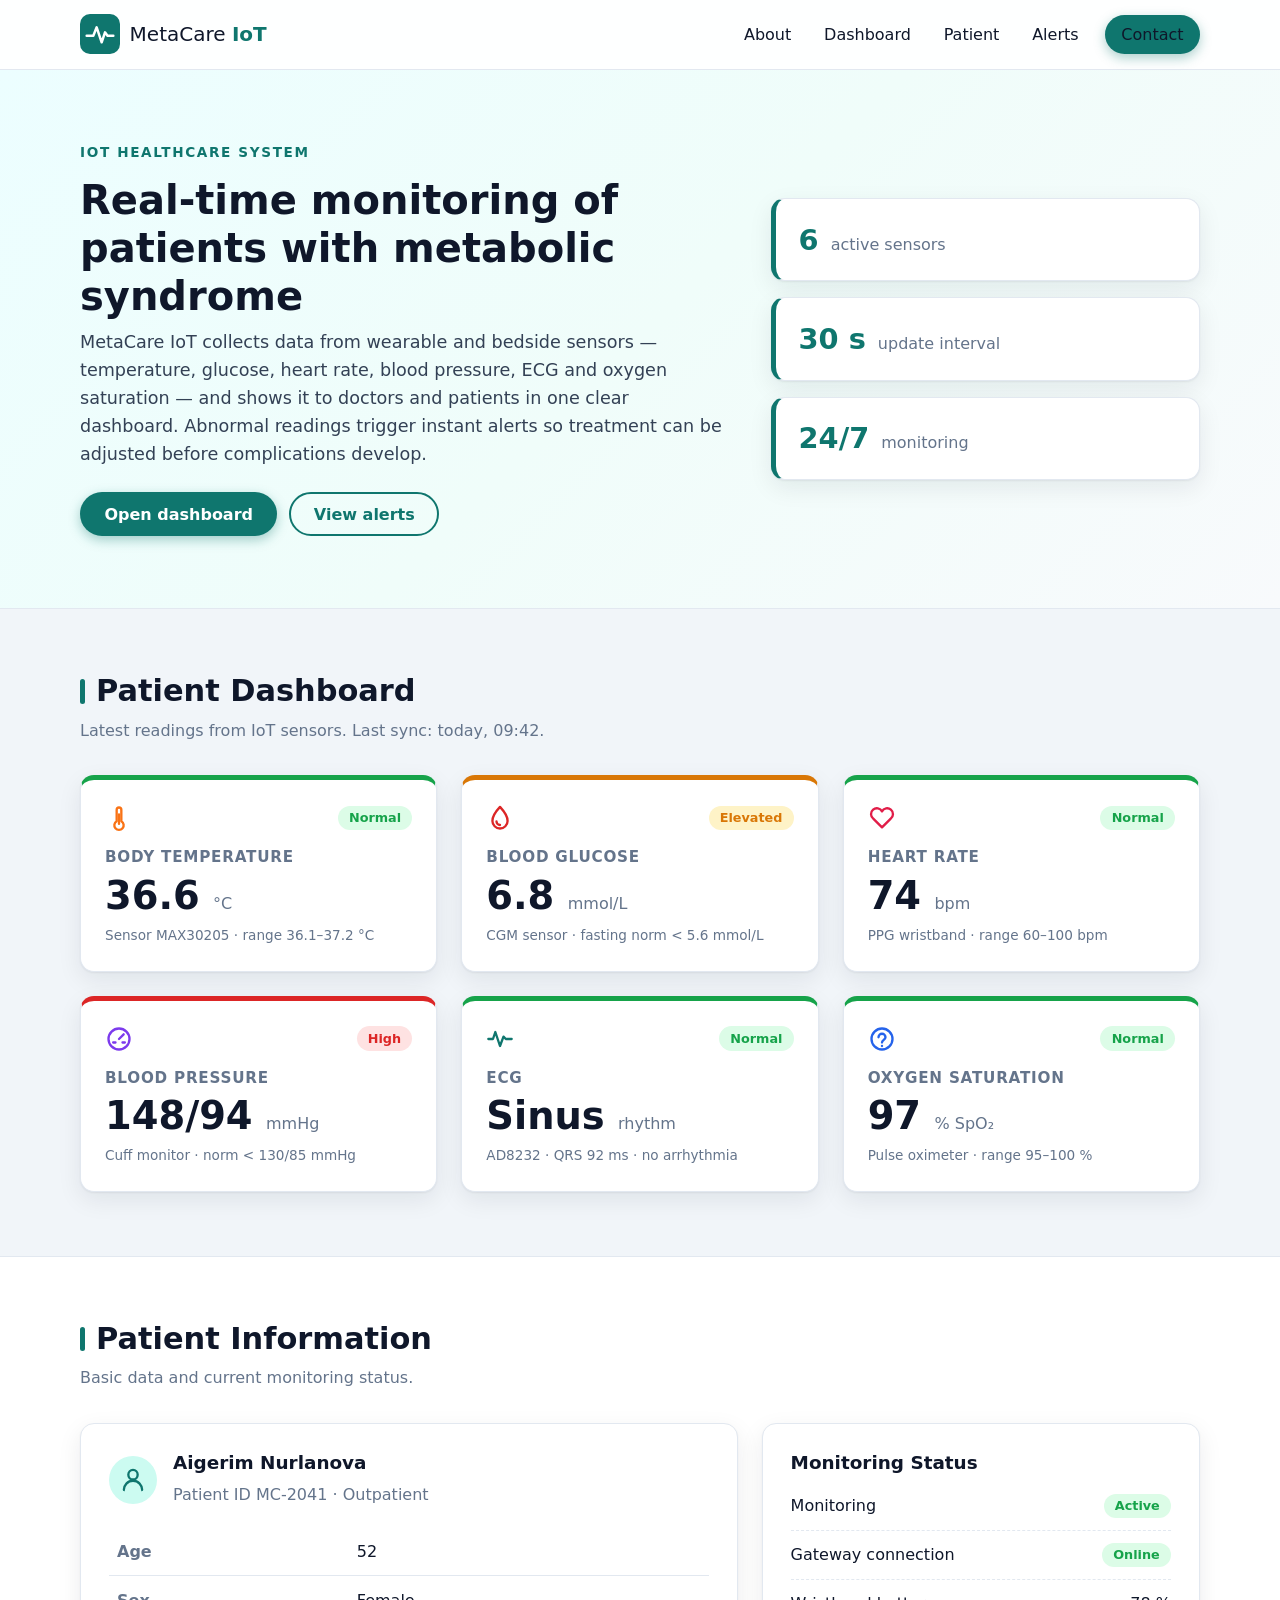
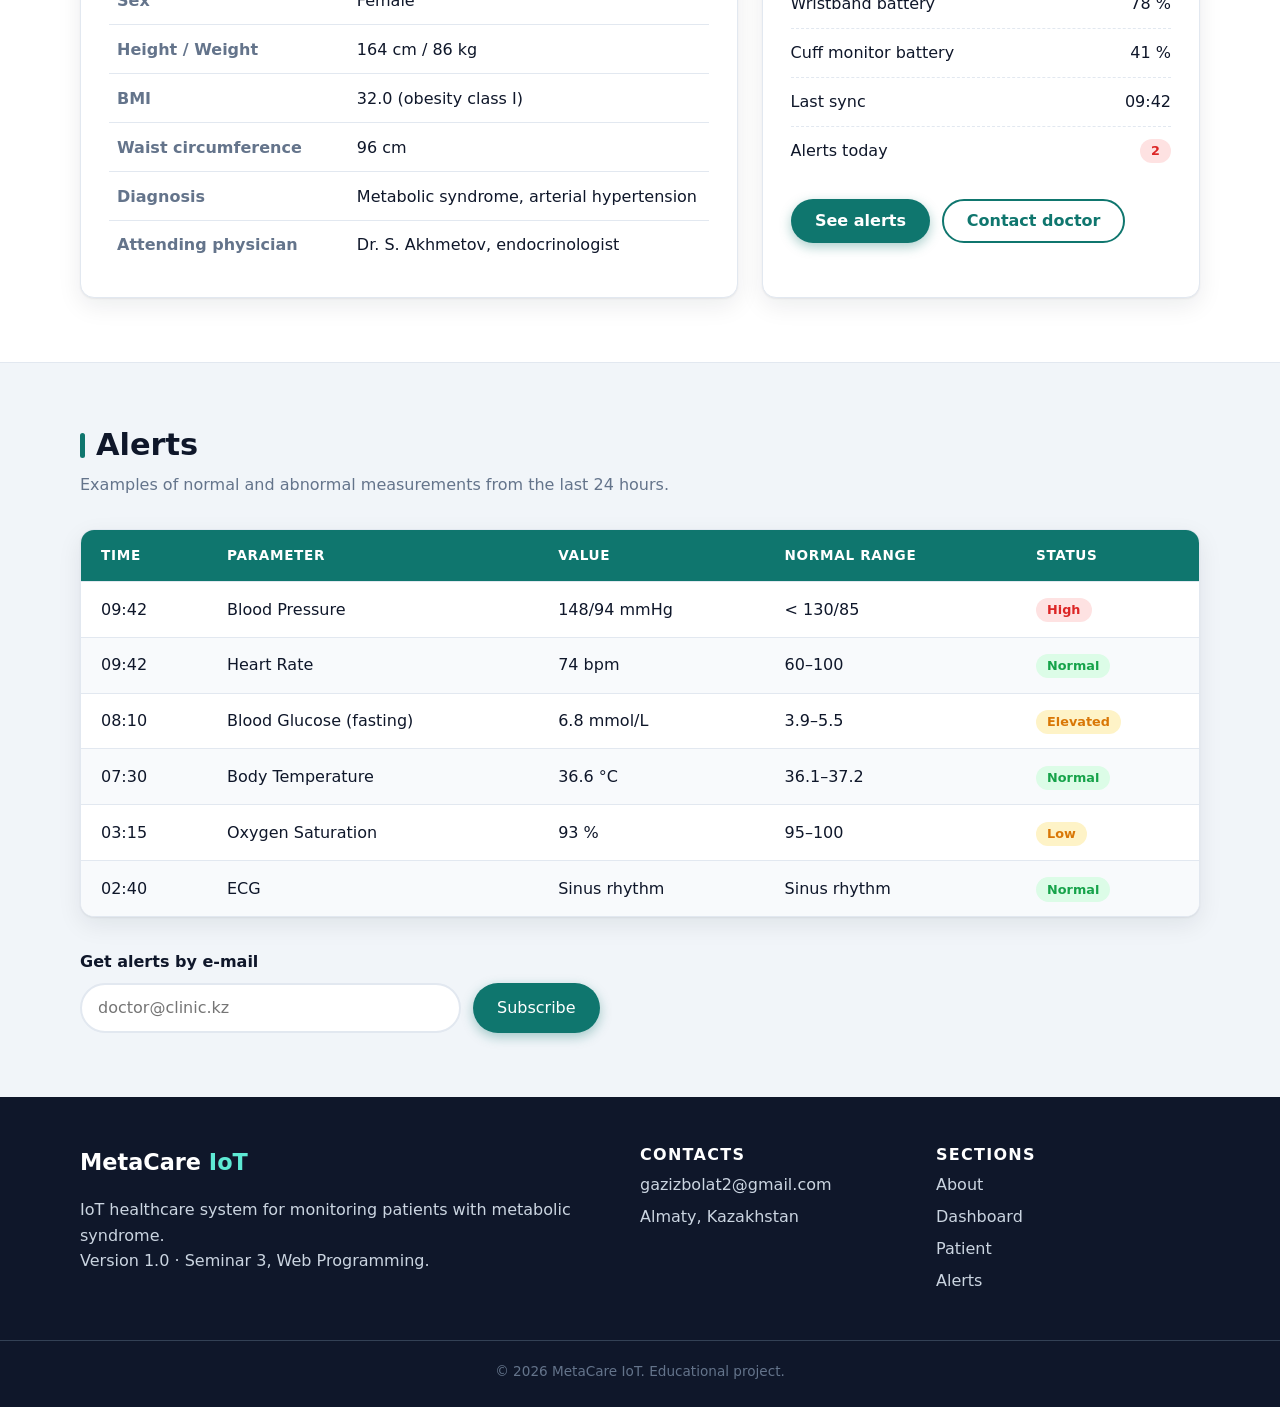
==== index.html @ bea1902c "Seminar 3: IoT healthcare monitoring dashboard (HTML + CSS) Co-Authored-By: Claude Opus 5 (1M contex" ====
<!DOCTYPE html>
<html lang="en">
<head>
  <meta charset="UTF-8">
  <meta name="viewport" content="width=device-width, initial-scale=1.0">
  <title>MetaCare IoT — Metabolic Syndrome Monitoring</title>
  <meta name="description" content="IoT healthcare dashboard for monitoring patients with metabolic syndrome.">
  <link rel="icon" href="images/logo.svg" type="image/svg+xml">
  <link rel="stylesheet" href="style.css">
</head>
<body>

  <header class="site-header" id="top">
    <div class="container header-inner">
      <a href="#top" class="brand">
        <img src="images/logo.svg" alt="MetaCare logo" class="brand-logo" width="40" height="40">
        <span>MetaCare <strong>IoT</strong></span>
      </a>
      <nav class="main-nav" aria-label="Main navigation">
        <ul>
          <li><a href="#intro">About</a></li>
          <li><a href="#dashboard">Dashboard</a></li>
          <li><a href="#patient">Patient</a></li>
          <li><a href="#alerts">Alerts</a></li>
          <li><a href="#contact" class="btn btn-primary">Contact</a></li>
        </ul>
      </nav>
    </div>
  </header>

  <main>

    <section id="intro" class="hero">
      <div class="container hero-inner">
        <div class="hero-text">
          <p class="eyebrow">IoT Healthcare System</p>
          <h1>Real-time monitoring of patients with metabolic syndrome</h1>
          <p class="lead">
            MetaCare IoT collects data from wearable and bedside sensors — temperature,
            glucose, heart rate, blood pressure, ECG and oxygen saturation — and shows it
            to doctors and patients in one clear dashboard. Abnormal readings trigger
            instant alerts so treatment can be adjusted before complications develop.
          </p>
          <div class="hero-actions">
            <a href="#dashboard" class="btn btn-primary">Open dashboard</a>
            <a href="#alerts" class="btn btn-outline">View alerts</a>
          </div>
        </div>
        <ul class="hero-stats">
          <li><span class="stat-value">6</span><span class="stat-label">active sensors</span></li>
          <li><span class="stat-value">30 s</span><span class="stat-label">update interval</span></li>
          <li><span class="stat-value">24/7</span><span class="stat-label">monitoring</span></li>
        </ul>
      </div>
    </section>

    <section id="dashboard" class="section">
      <div class="container">
        <div class="section-head">
          <h2>Patient Dashboard</h2>
          <p class="section-lead">Latest readings from IoT sensors. Last sync: today, 09:42.</p>
        </div>

        <div class="sensor-grid">
          <article class="sensor-card status-normal">
            <div class="sensor-top">
              <img src="images/thermometer.svg" alt="" class="sensor-icon" width="28" height="28">
              <span class="badge">Normal</span>
            </div>
            <h3 class="sensor-name">Body Temperature</h3>
            <p class="sensor-value">36.6 <span class="sensor-unit">°C</span></p>
            <p class="sensor-meta">Sensor MAX30205 · range 36.1–37.2 °C</p>
          </article>

          <article class="sensor-card status-warning">
            <div class="sensor-top">
              <img src="images/glucose.svg" alt="" class="sensor-icon" width="28" height="28">
              <span class="badge">Elevated</span>
            </div>
            <h3 class="sensor-name">Blood Glucose</h3>
            <p class="sensor-value">6.8 <span class="sensor-unit">mmol/L</span></p>
            <p class="sensor-meta">CGM sensor · fasting norm &lt; 5.6 mmol/L</p>
          </article>

          <article class="sensor-card status-normal">
            <div class="sensor-top">
              <img src="images/heart.svg" alt="" class="sensor-icon" width="28" height="28">
              <span class="badge">Normal</span>
            </div>
            <h3 class="sensor-name">Heart Rate</h3>
            <p class="sensor-value">74 <span class="sensor-unit">bpm</span></p>
            <p class="sensor-meta">PPG wristband · range 60–100 bpm</p>
          </article>

          <article class="sensor-card status-critical">
            <div class="sensor-top">
              <img src="images/pressure.svg" alt="" class="sensor-icon" width="28" height="28">
              <span class="badge">High</span>
            </div>
            <h3 class="sensor-name">Blood Pressure</h3>
            <p class="sensor-value">148/94 <span class="sensor-unit">mmHg</span></p>
            <p class="sensor-meta">Cuff monitor · norm &lt; 130/85 mmHg</p>
          </article>

          <article class="sensor-card status-normal">
            <div class="sensor-top">
              <img src="images/ecg.svg" alt="" class="sensor-icon" width="28" height="28">
              <span class="badge">Normal</span>
            </div>
            <h3 class="sensor-name">ECG</h3>
            <p class="sensor-value">Sinus <span class="sensor-unit">rhythm</span></p>
            <p class="sensor-meta">AD8232 · QRS 92 ms · no arrhythmia</p>
          </article>

          <article class="sensor-card status-normal">
            <div class="sensor-top">
              <img src="images/oxygen.svg" alt="" class="sensor-icon" width="28" height="28">
              <span class="badge">Normal</span>
            </div>
            <h3 class="sensor-name">Oxygen Saturation</h3>
            <p class="sensor-value">97 <span class="sensor-unit">% SpO₂</span></p>
            <p class="sensor-meta">Pulse oximeter · range 95–100 %</p>
          </article>
        </div>
      </div>
    </section>

    <section id="patient" class="section section-alt">
      <div class="container">
        <div class="section-head">
          <h2>Patient Information</h2>
          <p class="section-lead">Basic data and current monitoring status.</p>
        </div>

        <div class="patient-layout">
          <article class="card patient-card">
            <div class="patient-head">
              <img src="images/patient.svg" alt="" class="patient-avatar" width="48" height="48">
              <div>
                <h3>Aigerim Nurlanova</h3>
                <p class="muted">Patient ID MC-2041 · Outpatient</p>
              </div>
            </div>
            <table class="info-table">
              <tbody>
                <tr><th scope="row">Age</th><td>52</td></tr>
                <tr><th scope="row">Sex</th><td>Female</td></tr>
                <tr><th scope="row">Height / Weight</th><td>164 cm / 86 kg</td></tr>
                <tr><th scope="row">BMI</th><td>32.0 (obesity class I)</td></tr>
                <tr><th scope="row">Waist circumference</th><td>96 cm</td></tr>
                <tr><th scope="row">Diagnosis</th><td>Metabolic syndrome, arterial hypertension</td></tr>
                <tr><th scope="row">Attending physician</th><td>Dr. S. Akhmetov, endocrinologist</td></tr>
              </tbody>
            </table>
          </article>

          <article class="card status-card">
            <h3>Monitoring Status</h3>
            <ul class="status-list">
              <li><span>Monitoring</span><span class="badge badge-normal">Active</span></li>
              <li><span>Gateway connection</span><span class="badge badge-normal">Online</span></li>
              <li><span>Wristband battery</span><span>78 %</span></li>
              <li><span>Cuff monitor battery</span><span>41 %</span></li>
              <li><span>Last sync</span><span>09:42</span></li>
              <li><span>Alerts today</span><span class="badge badge-critical">2</span></li>
            </ul>
            <div class="card-actions">
              <a href="#alerts" class="btn btn-primary">See alerts</a>
              <a href="#contact" class="btn btn-outline">Contact doctor</a>
            </div>
          </article>
        </div>
      </div>
    </section>

    <section id="alerts" class="section">
      <div class="container">
        <div class="section-head">
          <h2>Alerts</h2>
          <p class="section-lead">Examples of normal and abnormal measurements from the last 24 hours.</p>
        </div>

        <div class="table-wrap">
          <table class="alert-table">
            <thead>
              <tr>
                <th scope="col">Time</th>
                <th scope="col">Parameter</th>
                <th scope="col">Value</th>
                <th scope="col">Normal range</th>
                <th scope="col">Status</th>
              </tr>
            </thead>
            <tbody>
              <tr>
                <td>09:42</td><td>Blood Pressure</td><td>148/94 mmHg</td><td>&lt; 130/85</td>
                <td><span class="badge badge-critical">High</span></td>
              </tr>
              <tr>
                <td>09:42</td><td>Heart Rate</td><td>74 bpm</td><td>60–100</td>
                <td><span class="badge badge-normal">Normal</span></td>
              </tr>
              <tr>
                <td>08:10</td><td>Blood Glucose (fasting)</td><td>6.8 mmol/L</td><td>3.9–5.5</td>
                <td><span class="badge badge-warning">Elevated</span></td>
              </tr>
              <tr>
                <td>07:30</td><td>Body Temperature</td><td>36.6 °C</td><td>36.1–37.2</td>
                <td><span class="badge badge-normal">Normal</span></td>
              </tr>
              <tr>
                <td>03:15</td><td>Oxygen Saturation</td><td>93 %</td><td>95–100</td>
                <td><span class="badge badge-warning">Low</span></td>
              </tr>
              <tr>
                <td>02:40</td><td>ECG</td><td>Sinus rhythm</td><td>Sinus rhythm</td>
                <td><span class="badge badge-normal">Normal</span></td>
              </tr>
            </tbody>
          </table>
        </div>

        <form class="alert-form" action="#" method="get">
          <label for="email">Get alerts by e-mail</label>
          <div class="form-row">
            <input type="email" id="email" name="email" placeholder="doctor@clinic.kz" required>
            <button type="submit" class="btn btn-primary">Subscribe</button>
          </div>
        </form>
      </div>
    </section>

  </main>

  <footer class="site-footer" id="contact">
    <div class="container footer-inner">
      <div>
        <p class="footer-brand">MetaCare <strong>IoT</strong></p>
        <p>IoT healthcare system for monitoring patients with metabolic syndrome.<br>Version 1.0 · Seminar 3, Web Programming.</p>
      </div>
      <div>
        <h3>Contacts</h3>
        <ul class="footer-links">
          <li><a href="mailto:gazizbolat2@gmail.com">gazizbolat2@gmail.com</a></li>
          <li>Almaty, Kazakhstan</li>
        </ul>
      </div>
      <div>
        <h3>Sections</h3>
        <ul class="footer-links">
          <li><a href="#intro">About</a></li>
          <li><a href="#dashboard">Dashboard</a></li>
          <li><a href="#patient">Patient</a></li>
          <li><a href="#alerts">Alerts</a></li>
        </ul>
      </div>
    </div>
    <p class="copyright">© 2026 MetaCare IoT. Educational project.</p>
  </footer>

</body>
</html>
---- style.css ----
/* ==========================================================================
   MetaCare IoT — dashboard styles
   Sections: variables, base, header, hero, dashboard cards, patient,
   alerts table & form, footer, media queries
   ========================================================================== */

/* ---------- Variables ---------- */
:root {
  --teal: #0f766e;
  --teal-dark: #115e59;
  --teal-light: #ccfbf1;
  --ink: #0f172a;
  --muted: #64748b;
  --line: #e2e8f0;
  --bg: #f1f5f9;
  --card: #ffffff;
  --green: #16a34a;
  --green-bg: #dcfce7;
  --amber: #d97706;
  --amber-bg: #fef3c7;
  --red: #dc2626;
  --red-bg: #fee2e2;
  --radius: 14px;
  --shadow: 0 1px 2px rgba(15, 23, 42, 0.06), 0 8px 24px rgba(15, 23, 42, 0.08);
  --shadow-hover: 0 4px 8px rgba(15, 23, 42, 0.08), 0 16px 40px rgba(15, 23, 42, 0.14);
}

/* ---------- Base ---------- */
* {
  box-sizing: border-box;
}

html {
  scroll-behavior: smooth;
}

body {
  margin: 0;
  font: 16px/1.6 "Segoe UI", system-ui, Roboto, sans-serif;
  color: var(--ink);
  background: var(--bg);
}

h1, h2, h3 {
  margin: 0 0 0.5rem;
  line-height: 1.2;
  font-weight: 700;
}

h1 { font-size: 2.5rem; }
h2 { font-size: 1.9rem; }
h3 { font-size: 1.15rem; }

p {
  margin: 0 0 1rem;
}

a {
  color: var(--teal);
  text-decoration: none;
  transition: color 0.2s ease;
}

a:hover {
  color: var(--teal-dark);
}

img {
  display: block;
  max-width: 100%;
}

ul {
  margin: 0;
  padding: 0;
  list-style: none;
}

.container {
  width: min(1120px, 100% - 2rem);
  margin: 0 auto;
}

.muted {
  color: var(--muted);
}

/* ---------- Buttons ---------- */
.btn {
  display: inline-block;
  padding: 0.65rem 1.4rem;
  border: 2px solid transparent;
  border-radius: 999px;
  font-weight: 600;
  line-height: 1.2;
  cursor: pointer;
  transition: background-color 0.2s ease, color 0.2s ease, transform 0.2s ease, box-shadow 0.2s ease;
}

.btn-primary {
  background: var(--teal);
  color: #fff;
  box-shadow: 0 4px 12px rgba(15, 118, 110, 0.35);
}

.btn-primary:hover,
.btn-primary:focus-visible {
  background: var(--teal-dark);
  color: #fff;
  transform: translateY(-2px);
  box-shadow: 0 8px 18px rgba(15, 118, 110, 0.4);
}

.btn-outline {
  border-color: var(--teal);
  color: var(--teal);
  background: transparent;
}

.btn-outline:hover,
.btn-outline:focus-visible {
  background: var(--teal-light);
  color: var(--teal-dark);
}

/* ---------- Header & navigation ---------- */
.site-header {
  position: sticky;
  top: 0;
  z-index: 10;
  background: rgba(255, 255, 255, 0.92);
  border-bottom: 1px solid var(--line);
  backdrop-filter: blur(8px);
}

.header-inner {
  display: flex;
  align-items: center;
  justify-content: space-between;
  gap: 1rem;
  padding: 0.85rem 0;
}

.brand {
  display: flex;
  align-items: center;
  gap: 0.6rem;
  font-size: 1.25rem;
  color: var(--ink);
}

.brand strong {
  color: var(--teal);
}

.main-nav ul {
  display: flex;
  align-items: center;
  gap: 0.25rem;
}

/* descendant selector: links inside the nav */
.main-nav a {
  display: inline-block;
  padding: 0.5rem 0.9rem;
  border-radius: 999px;
  color: var(--ink);
  font-weight: 500;
  transition: background-color 0.2s ease, color 0.2s ease;
}

.main-nav a:hover {
  background: var(--teal-light);
  color: var(--teal-dark);
}

.main-nav li:last-child a {
  margin-left: 0.5rem;
}

/* ---------- Hero / introduction ---------- */
#intro {
  background: linear-gradient(135deg, #ecfeff 0%, #f0fdfa 50%, #f8fafc 100%);
  border-bottom: 1px solid var(--line);
}

.hero-inner {
  display: grid;
  grid-template-columns: 3fr 2fr;
  align-items: center;
  gap: 3rem;
  padding: 4.5rem 0;
}

.eyebrow {
  margin-bottom: 0.75rem;
  color: var(--teal);
  font-size: 0.85rem;
  font-weight: 700;
  letter-spacing: 0.12em;
  text-transform: uppercase;
}

.lead {
  font-size: 1.1rem;
  color: #334155;
}

.hero-actions {
  display: flex;
  flex-wrap: wrap;
  gap: 0.75rem;
  margin-top: 1.5rem;
}

.hero-stats {
  display: grid;
  gap: 1rem;
}

.hero-stats li {
  display: flex;
  align-items: baseline;
  gap: 0.75rem;
  padding: 1.1rem 1.4rem;
  background: var(--card);
  border: 1px solid var(--line);
  border-left: 5px solid var(--teal);
  border-radius: var(--radius);
  box-shadow: var(--shadow);
}

.stat-value {
  font-size: 1.8rem;
  font-weight: 800;
  color: var(--teal);
}

.stat-label {
  color: var(--muted);
}

/* ---------- Sections ---------- */
.section {
  padding: 4rem 0;
}

.section-alt {
  background: #fff;
  border-top: 1px solid var(--line);
  border-bottom: 1px solid var(--line);
}

.section-head {
  margin-bottom: 2rem;
}

.section-head h2 {
  position: relative;
  padding-left: 1rem;
}

.section-head h2::before {
  content: "";
  position: absolute;
  inset: 0.2em auto 0.2em 0;
  width: 5px;
  border-radius: 3px;
  background: var(--teal);
}

.section-lead {
  color: var(--muted);
  margin: 0;
}

/* ---------- Dashboard: sensor cards ---------- */
.sensor-grid {
  display: grid;
  grid-template-columns: repeat(3, 1fr);
  gap: 1.5rem;
}

.sensor-card {
  padding: 1.5rem;
  background: var(--card);
  border: 1px solid var(--line);
  border-top: 5px solid var(--green);
  border-radius: var(--radius);
  box-shadow: var(--shadow);
  transition: transform 0.25s ease, box-shadow 0.25s ease;
}

.sensor-card:hover {
  transform: translateY(-6px);
  box-shadow: var(--shadow-hover);
}

.sensor-top {
  display: flex;
  align-items: center;
  justify-content: space-between;
  margin-bottom: 1rem;
}

.sensor-icon {
  width: 28px;
  height: 28px;
}

.sensor-name {
  color: var(--muted);
  font-size: 0.95rem;
  font-weight: 600;
  text-transform: uppercase;
  letter-spacing: 0.05em;
}

.sensor-value {
  margin: 0.25rem 0 0.5rem;
  font-size: 2.4rem;
  font-weight: 800;
  line-height: 1.1;
}

.sensor-unit {
  font-size: 1rem;
  font-weight: 500;
  color: var(--muted);
}

.sensor-meta {
  margin: 0;
  font-size: 0.85rem;
  color: var(--muted);
}

/* status colours: the card border and its badge follow the status class */
.status-warning { border-top-color: var(--amber); }
.status-critical { border-top-color: var(--red); }

.status-normal .badge { background: var(--green-bg); color: var(--green); }
.status-warning .badge { background: var(--amber-bg); color: var(--amber); }
.status-critical .badge { background: var(--red-bg); color: var(--red); }

/* ---------- Badges ---------- */
.badge {
  display: inline-block;
  padding: 0.2rem 0.7rem;
  border-radius: 999px;
  font-size: 0.8rem;
  font-weight: 700;
  line-height: 1.4;
  white-space: nowrap;
}

.badge-normal { background: var(--green-bg); color: var(--green); }
.badge-warning { background: var(--amber-bg); color: var(--amber); }
.badge-critical { background: var(--red-bg); color: var(--red); }

/* ---------- Patient information ---------- */
.patient-layout {
  display: grid;
  grid-template-columns: 3fr 2fr;
  gap: 1.5rem;
}

.card {
  padding: 1.75rem;
  background: var(--card);
  border: 1px solid var(--line);
  border-radius: var(--radius);
  box-shadow: var(--shadow);
}

.patient-head {
  display: flex;
  align-items: center;
  gap: 1rem;
  margin-bottom: 1.25rem;
}

.patient-head p {
  margin: 0;
}

.patient-avatar {
  padding: 0.6rem;
  background: var(--teal-light);
  border-radius: 50%;
}

.info-table {
  width: 100%;
  border-collapse: collapse;
}

.info-table th,
.info-table td {
  padding: 0.7rem 0.5rem;
  border-bottom: 1px solid var(--line);
  text-align: left;
  vertical-align: top;
}

.info-table th {
  width: 40%;
  font-weight: 600;
  color: var(--muted);
}

.info-table tr:last-child th,
.info-table tr:last-child td {
  border-bottom: 0;
}

.status-list li {
  display: flex;
  justify-content: space-between;
  align-items: center;
  padding: 0.7rem 0;
  border-bottom: 1px dashed var(--line);
}

.status-list li:last-child {
  border-bottom: 0;
}

.card-actions {
  display: flex;
  flex-wrap: wrap;
  gap: 0.75rem;
  margin-top: 1.5rem;
}

/* ---------- Alerts: table ---------- */
.table-wrap {
  overflow-x: auto;
  background: var(--card);
  border: 1px solid var(--line);
  border-radius: var(--radius);
  box-shadow: var(--shadow);
}

.alert-table {
  width: 100%;
  border-collapse: collapse;
}

.alert-table th,
.alert-table td {
  padding: 0.9rem 1.25rem;
  text-align: left;
  white-space: nowrap;
}

.alert-table thead th {
  background: var(--teal);
  color: #fff;
  font-size: 0.85rem;
  text-transform: uppercase;
  letter-spacing: 0.05em;
}

.alert-table tbody tr {
  border-top: 1px solid var(--line);
  transition: background-color 0.2s ease;
}

.alert-table tbody tr:nth-child(even) {
  background: #f8fafc;
}

.alert-table tbody tr:hover {
  background: var(--teal-light);
}

/* ---------- Alerts: subscribe form ---------- */
.alert-form {
  max-width: 520px;
  margin-top: 2rem;
}

.alert-form label {
  display: block;
  margin-bottom: 0.5rem;
  font-weight: 600;
}

.form-row {
  display: flex;
  gap: 0.75rem;
}

.alert-form input {
  flex: 1;
  min-width: 0;
  padding: 0.65rem 1rem;
  font: inherit;
  border: 2px solid var(--line);
  border-radius: 999px;
  background: #fff;
  transition: border-color 0.2s ease, box-shadow 0.2s ease;
}

.alert-form input:focus {
  outline: none;
  border-color: var(--teal);
  box-shadow: 0 0 0 4px rgba(15, 118, 110, 0.15);
}

.alert-form button {
  font: inherit;
}

/* ---------- Footer ---------- */
.site-footer {
  padding: 3rem 0 1.5rem;
  background: var(--ink);
  color: #cbd5e1;
}

.footer-inner {
  display: grid;
  grid-template-columns: 2fr 1fr 1fr;
  gap: 2rem;
}

.site-footer h3 {
  color: #fff;
  font-size: 1rem;
  text-transform: uppercase;
  letter-spacing: 0.08em;
}

.footer-brand {
  font-size: 1.4rem;
  font-weight: 700;
  color: #fff;
}

.footer-brand strong {
  color: #5eead4;
}

.footer-links li {
  margin-bottom: 0.4rem;
}

.footer-links a {
  color: #cbd5e1;
  border-bottom: 1px solid transparent;
  transition: color 0.2s ease, border-color 0.2s ease;
}

.footer-links a:hover {
  color: #5eead4;
  border-color: #5eead4;
}

.copyright {
  margin: 2.5rem 0 0;
  padding-top: 1.25rem;
  border-top: 1px solid #334155;
  text-align: center;
  font-size: 0.85rem;
  color: var(--muted);
}

/* ---------- Media queries ---------- */
@media (max-width: 900px) {
  .sensor-grid {
    grid-template-columns: repeat(2, 1fr);
  }

  .hero-inner,
  .patient-layout {
    grid-template-columns: 1fr;
  }

  .hero-stats {
    grid-template-columns: repeat(3, 1fr);
  }

  .hero-stats li {
    flex-direction: column;
    gap: 0;
  }
}

@media (max-width: 640px) {
  h1 { font-size: 1.9rem; }
  h2 { font-size: 1.5rem; }

  .header-inner {
    flex-direction: column;
    align-items: flex-start;
  }

  .main-nav ul {
    flex-wrap: wrap;
  }

  .main-nav li:last-child a {
    margin-left: 0;
  }

  .hero-inner {
    padding: 2.5rem 0;
  }

  .hero-stats {
    grid-template-columns: 1fr;
  }

  .section {
    padding: 2.5rem 0;
  }

  .sensor-grid {
    grid-template-columns: 1fr;
  }

  .form-row {
    flex-direction: column;
  }

  .footer-inner {
    grid-template-columns: 1fr;
  }
}
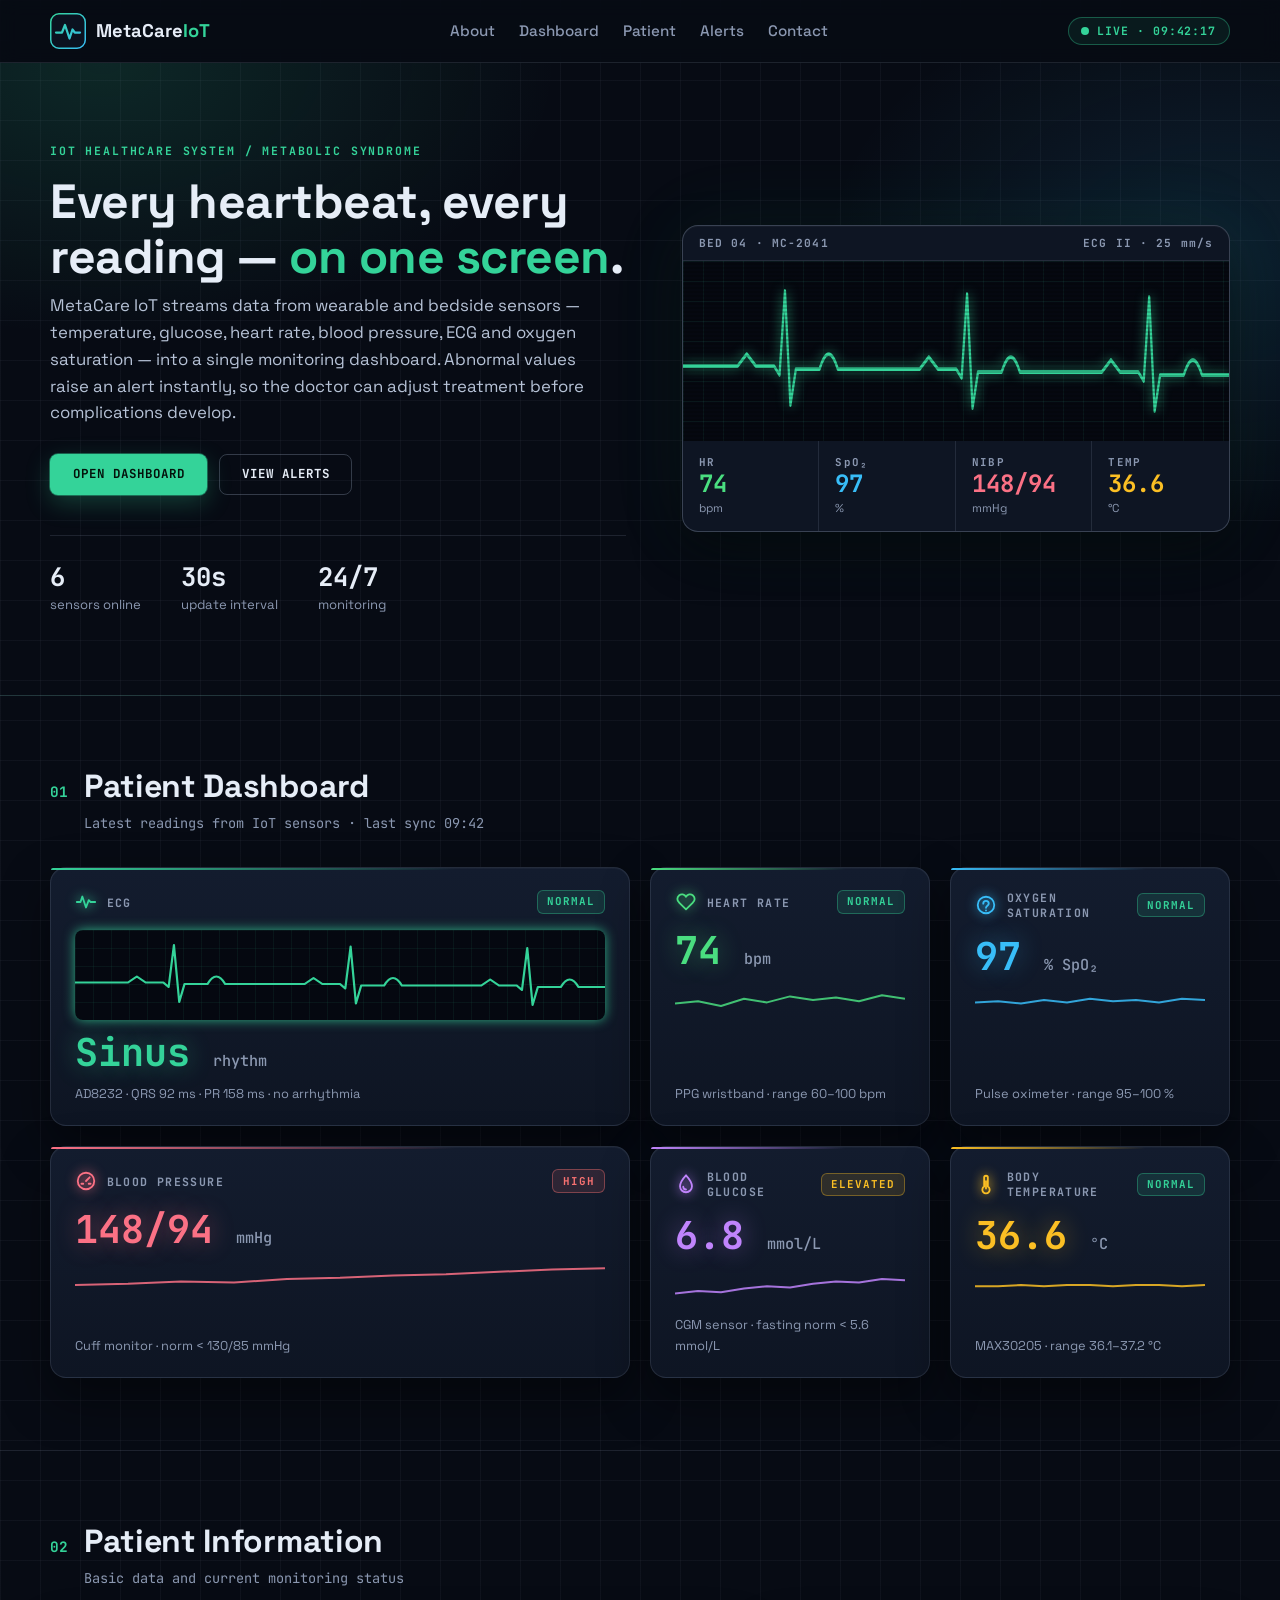
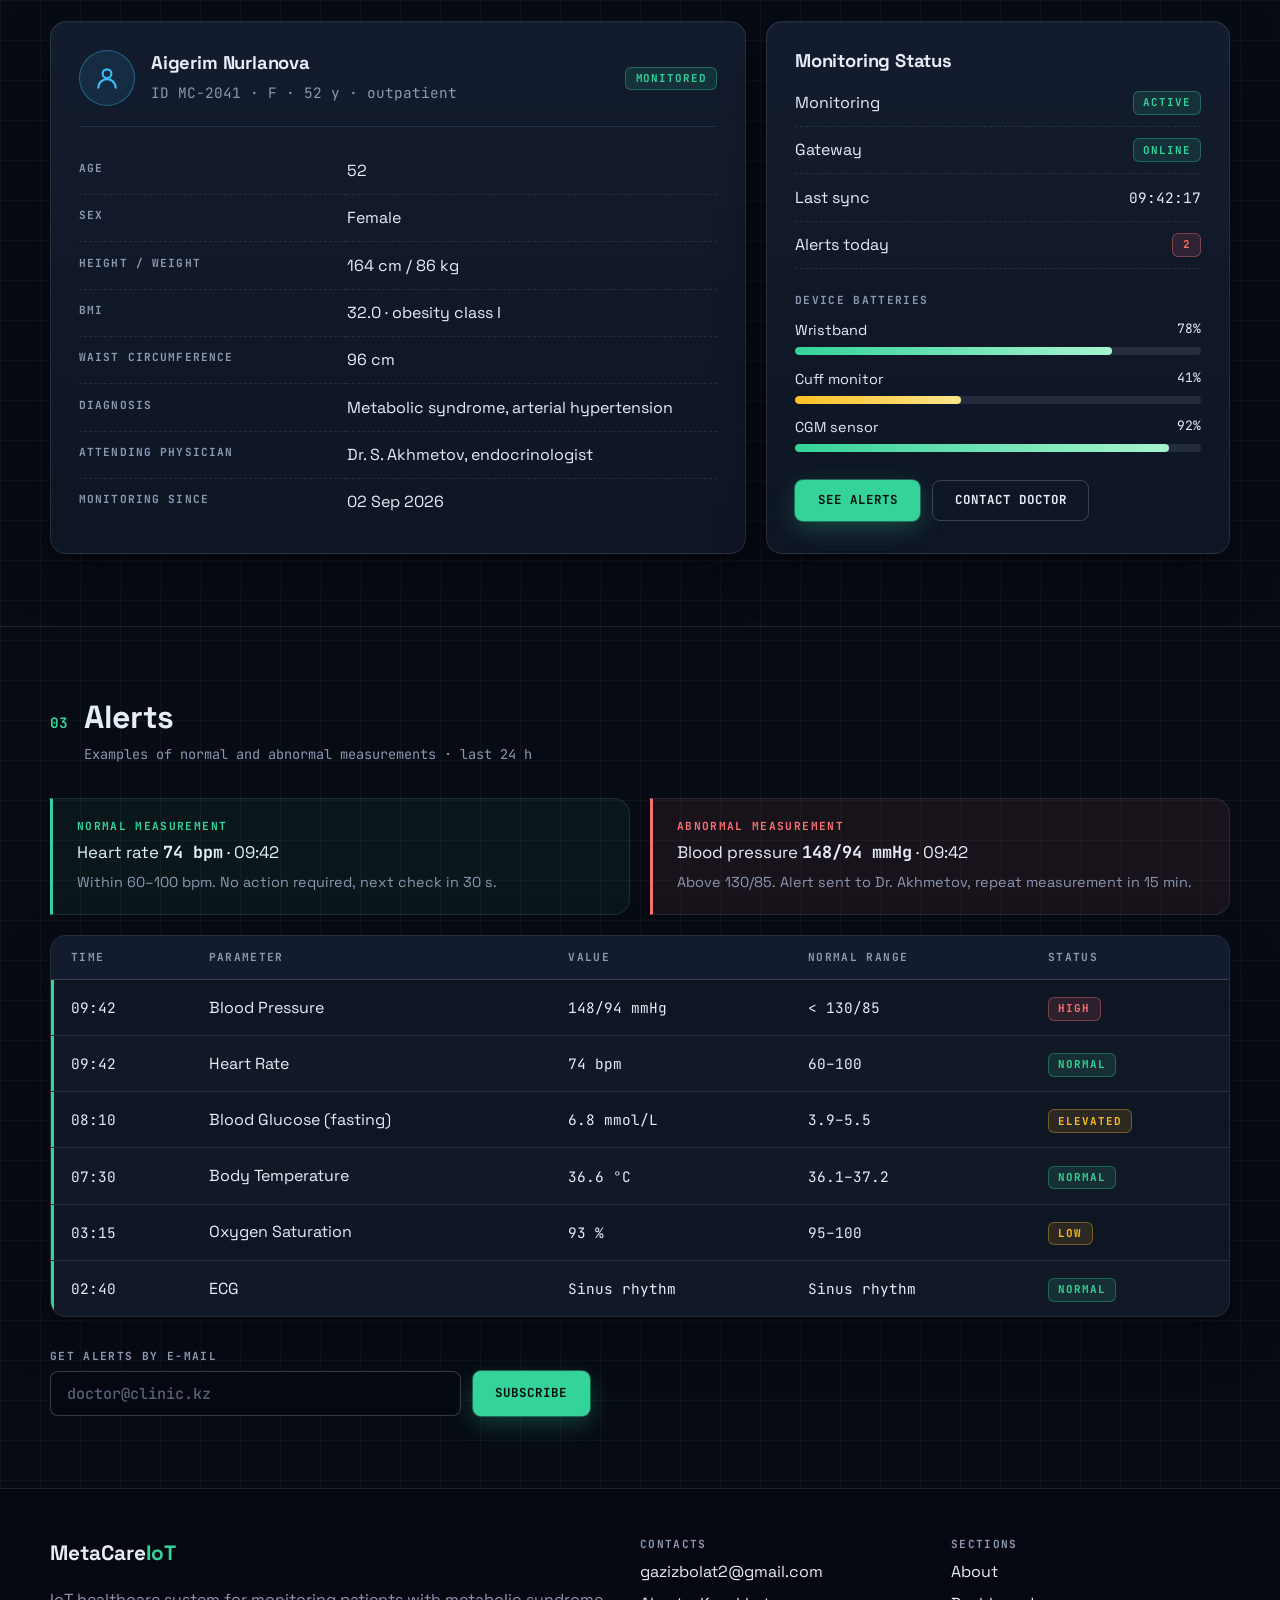
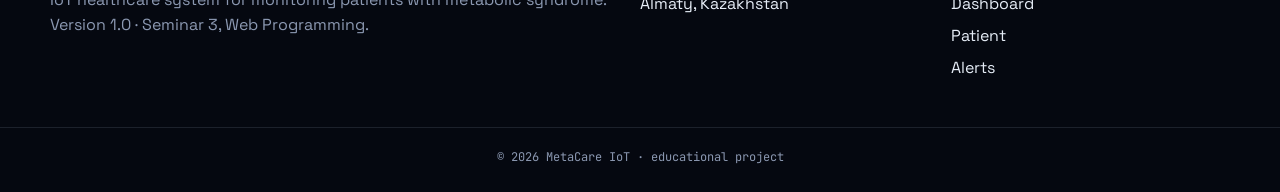
==== commit ed84b7dc: "Redesign: bedside-monitor look with live ECG trace, bento grid, mono readouts Co-Authored-By: Claude" ====
--- a/index.html
+++ b/index.html
@@ -6,6 +6,9 @@
   <title>MetaCare IoT — Metabolic Syndrome Monitoring</title>
   <meta name="description" content="IoT healthcare dashboard for monitoring patients with metabolic syndrome.">
   <link rel="icon" href="images/logo.svg" type="image/svg+xml">
+  <link rel="preconnect" href="https://fonts.googleapis.com">
+  <link rel="preconnect" href="https://fonts.gstatic.com" crossorigin>
+  <link href="https://fonts.googleapis.com/css2?family=JetBrains+Mono:wght@500;700&family=Space+Grotesk:wght@400;500;700&display=swap" rel="stylesheet">
   <link rel="stylesheet" href="style.css">
 </head>
 <body>
@@ -13,8 +16,8 @@
   <header class="site-header" id="top">
     <div class="container header-inner">
       <a href="#top" class="brand">
-        <img src="images/logo.svg" alt="MetaCare logo" class="brand-logo" width="40" height="40">
-        <span>MetaCare <strong>IoT</strong></span>
+        <img src="images/logo.svg" alt="MetaCare logo" class="brand-logo" width="36" height="36">
+        <span>MetaCare<em>IoT</em></span>
       </a>
       <nav class="main-nav" aria-label="Main navigation">
         <ul>
@@ -22,9 +25,10 @@
           <li><a href="#dashboard">Dashboard</a></li>
           <li><a href="#patient">Patient</a></li>
           <li><a href="#alerts">Alerts</a></li>
-          <li><a href="#contact" class="btn btn-primary">Contact</a></li>
+          <li><a href="#contact">Contact</a></li>
         </ul>
       </nav>
+      <p class="live-pill"><span class="live-dot"></span>LIVE · 09:42:17</p>
     </div>
   </header>
 
@@ -33,140 +37,193 @@
     <section id="intro" class="hero">
       <div class="container hero-inner">
         <div class="hero-text">
-          <p class="eyebrow">IoT Healthcare System</p>
-          <h1>Real-time monitoring of patients with metabolic syndrome</h1>
+          <p class="eyebrow">IoT healthcare system / metabolic syndrome</p>
+          <h1>Every heartbeat, every reading — <span class="accent">on one screen</span>.</h1>
           <p class="lead">
-            MetaCare IoT collects data from wearable and bedside sensors — temperature,
-            glucose, heart rate, blood pressure, ECG and oxygen saturation — and shows it
-            to doctors and patients in one clear dashboard. Abnormal readings trigger
-            instant alerts so treatment can be adjusted before complications develop.
+            MetaCare IoT streams data from wearable and bedside sensors — temperature,
+            glucose, heart rate, blood pressure, ECG and oxygen saturation — into a single
+            monitoring dashboard. Abnormal values raise an alert instantly, so the doctor
+            can adjust treatment before complications develop.
           </p>
           <div class="hero-actions">
             <a href="#dashboard" class="btn btn-primary">Open dashboard</a>
-            <a href="#alerts" class="btn btn-outline">View alerts</a>
+            <a href="#alerts" class="btn btn-ghost">View alerts</a>
           </div>
-        </div>
-        <ul class="hero-stats">
-          <li><span class="stat-value">6</span><span class="stat-label">active sensors</span></li>
-          <li><span class="stat-value">30 s</span><span class="stat-label">update interval</span></li>
-          <li><span class="stat-value">24/7</span><span class="stat-label">monitoring</span></li>
-        </ul>
+          <ul class="hero-stats">
+            <li><span class="stat-value">6</span><span class="stat-label">sensors online</span></li>
+            <li><span class="stat-value">30s</span><span class="stat-label">update interval</span></li>
+            <li><span class="stat-value">24/7</span><span class="stat-label">monitoring</span></li>
+          </ul>
+        </div>
+
+        <div class="monitor">
+          <div class="monitor-bar">
+            <span>BED 04 · MC-2041</span>
+            <span>ECG II · 25 mm/s</span>
+          </div>
+          <div class="monitor-screen">
+            <svg class="ecg-trace" viewBox="0 0 600 120" preserveAspectRatio="none" aria-hidden="true">
+              <path pathLength="1000" d="M0 70 h60 l10 -8 l10 8 h20 l6 6 l6 -56 l6 76 l6 -24 h26 q10 -20 20 0 h30 h60 l10 -8 l10 8 h20 l6 6 l6 -56 l6 76 l6 -24 h26 q10 -20 20 0 h30 h60 l10 -8 l10 8 h20 l6 6 l6 -56 l6 76 l6 -24 h26 q10 -20 20 0 h30"/>
+            </svg>
+          </div>
+          <ul class="monitor-readouts">
+            <li class="readout readout-hr"><span class="readout-label">HR</span><span class="readout-value">74</span><span class="readout-unit">bpm</span></li>
+            <li class="readout readout-spo2"><span class="readout-label">SpO₂</span><span class="readout-value">97</span><span class="readout-unit">%</span></li>
+            <li class="readout readout-bp"><span class="readout-label">NIBP</span><span class="readout-value">148/94</span><span class="readout-unit">mmHg</span></li>
+            <li class="readout readout-temp"><span class="readout-label">TEMP</span><span class="readout-value">36.6</span><span class="readout-unit">°C</span></li>
+          </ul>
+        </div>
       </div>
     </section>
 
     <section id="dashboard" class="section">
       <div class="container">
         <div class="section-head">
+          <p class="section-index">01</p>
           <h2>Patient Dashboard</h2>
-          <p class="section-lead">Latest readings from IoT sensors. Last sync: today, 09:42.</p>
+          <p class="section-lead">Latest readings from IoT sensors · last sync 09:42</p>
         </div>
 
         <div class="sensor-grid">
-          <article class="sensor-card status-normal">
-            <div class="sensor-top">
-              <img src="images/thermometer.svg" alt="" class="sensor-icon" width="28" height="28">
+          <article class="sensor-card card-ecg status-normal">
+            <div class="sensor-top">
+              <img src="images/ecg.svg" alt="" class="sensor-icon" width="22" height="22">
+              <h3 class="sensor-name">ECG</h3>
               <span class="badge">Normal</span>
             </div>
-            <h3 class="sensor-name">Body Temperature</h3>
+            <svg class="ecg-mini" viewBox="0 0 600 120" preserveAspectRatio="none" aria-hidden="true">
+              <path pathLength="1000" d="M0 70 h60 l10 -8 l10 8 h20 l6 6 l6 -56 l6 76 l6 -24 h26 q10 -20 20 0 h30 h60 l10 -8 l10 8 h20 l6 6 l6 -56 l6 76 l6 -24 h26 q10 -20 20 0 h30 h60 l10 -8 l10 8 h20 l6 6 l6 -56 l6 76 l6 -24 h26 q10 -20 20 0 h30"/>
+            </svg>
+            <p class="sensor-value">Sinus <span class="sensor-unit">rhythm</span></p>
+            <p class="sensor-meta">AD8232 · QRS 92 ms · PR 158 ms · no arrhythmia</p>
+          </article>
+
+          <article class="sensor-card card-hr status-normal">
+            <div class="sensor-top">
+              <img src="images/heart.svg" alt="" class="sensor-icon" width="22" height="22">
+              <h3 class="sensor-name">Heart Rate</h3>
+              <span class="badge">Normal</span>
+            </div>
+            <p class="sensor-value">74 <span class="sensor-unit">bpm</span></p>
+            <svg class="sparkline" viewBox="0 0 100 30" preserveAspectRatio="none" aria-hidden="true">
+              <polyline vector-effect="non-scaling-stroke" points="0,18 10,16 20,20 30,14 40,17 50,12 60,15 70,13 80,16 90,11 100,14"/>
+            </svg>
+            <p class="sensor-meta">PPG wristband · range 60–100 bpm</p>
+          </article>
+
+          <article class="sensor-card card-spo2 status-normal">
+            <div class="sensor-top">
+              <img src="images/oxygen.svg" alt="" class="sensor-icon" width="22" height="22">
+              <h3 class="sensor-name">Oxygen Saturation</h3>
+              <span class="badge">Normal</span>
+            </div>
+            <p class="sensor-value">97 <span class="sensor-unit">% SpO₂</span></p>
+            <svg class="sparkline" viewBox="0 0 100 30" preserveAspectRatio="none" aria-hidden="true">
+              <polyline vector-effect="non-scaling-stroke" points="0,12 10,11 20,13 30,10 40,12 50,9 60,11 70,10 80,12 90,9 100,10"/>
+            </svg>
+            <p class="sensor-meta">Pulse oximeter · range 95–100 %</p>
+          </article>
+
+          <article class="sensor-card card-bp status-critical">
+            <div class="sensor-top">
+              <img src="images/pressure.svg" alt="" class="sensor-icon" width="22" height="22">
+              <h3 class="sensor-name">Blood Pressure</h3>
+              <span class="badge">High</span>
+            </div>
+            <p class="sensor-value">148/94 <span class="sensor-unit">mmHg</span></p>
+            <svg class="sparkline" viewBox="0 0 100 30" preserveAspectRatio="none" aria-hidden="true">
+              <polyline vector-effect="non-scaling-stroke" points="0,20 10,19 20,17 30,18 40,15 50,14 60,12 70,11 80,9 90,7 100,6"/>
+            </svg>
+            <p class="sensor-meta">Cuff monitor · norm &lt; 130/85 mmHg</p>
+          </article>
+
+          <article class="sensor-card card-glu status-warning">
+            <div class="sensor-top">
+              <img src="images/glucose.svg" alt="" class="sensor-icon" width="22" height="22">
+              <h3 class="sensor-name">Blood Glucose</h3>
+              <span class="badge">Elevated</span>
+            </div>
+            <p class="sensor-value">6.8 <span class="sensor-unit">mmol/L</span></p>
+            <svg class="sparkline" viewBox="0 0 100 30" preserveAspectRatio="none" aria-hidden="true">
+              <polyline vector-effect="non-scaling-stroke" points="0,22 10,20 20,21 30,18 40,16 50,17 60,14 70,12 80,13 90,10 100,11"/>
+            </svg>
+            <p class="sensor-meta">CGM sensor · fasting norm &lt; 5.6 mmol/L</p>
+          </article>
+
+          <article class="sensor-card card-temp status-normal">
+            <div class="sensor-top">
+              <img src="images/thermometer.svg" alt="" class="sensor-icon" width="22" height="22">
+              <h3 class="sensor-name">Body Temperature</h3>
+              <span class="badge">Normal</span>
+            </div>
             <p class="sensor-value">36.6 <span class="sensor-unit">°C</span></p>
-            <p class="sensor-meta">Sensor MAX30205 · range 36.1–37.2 °C</p>
-          </article>
-
-          <article class="sensor-card status-warning">
-            <div class="sensor-top">
-              <img src="images/glucose.svg" alt="" class="sensor-icon" width="28" height="28">
-              <span class="badge">Elevated</span>
-            </div>
-            <h3 class="sensor-name">Blood Glucose</h3>
-            <p class="sensor-value">6.8 <span class="sensor-unit">mmol/L</span></p>
-            <p class="sensor-meta">CGM sensor · fasting norm &lt; 5.6 mmol/L</p>
-          </article>
-
-          <article class="sensor-card status-normal">
-            <div class="sensor-top">
-              <img src="images/heart.svg" alt="" class="sensor-icon" width="28" height="28">
-              <span class="badge">Normal</span>
-            </div>
-            <h3 class="sensor-name">Heart Rate</h3>
-            <p class="sensor-value">74 <span class="sensor-unit">bpm</span></p>
-            <p class="sensor-meta">PPG wristband · range 60–100 bpm</p>
-          </article>
-
-          <article class="sensor-card status-critical">
-            <div class="sensor-top">
-              <img src="images/pressure.svg" alt="" class="sensor-icon" width="28" height="28">
-              <span class="badge">High</span>
-            </div>
-            <h3 class="sensor-name">Blood Pressure</h3>
-            <p class="sensor-value">148/94 <span class="sensor-unit">mmHg</span></p>
-            <p class="sensor-meta">Cuff monitor · norm &lt; 130/85 mmHg</p>
-          </article>
-
-          <article class="sensor-card status-normal">
-            <div class="sensor-top">
-              <img src="images/ecg.svg" alt="" class="sensor-icon" width="28" height="28">
-              <span class="badge">Normal</span>
-            </div>
-            <h3 class="sensor-name">ECG</h3>
-            <p class="sensor-value">Sinus <span class="sensor-unit">rhythm</span></p>
-            <p class="sensor-meta">AD8232 · QRS 92 ms · no arrhythmia</p>
-          </article>
-
-          <article class="sensor-card status-normal">
-            <div class="sensor-top">
-              <img src="images/oxygen.svg" alt="" class="sensor-icon" width="28" height="28">
-              <span class="badge">Normal</span>
-            </div>
-            <h3 class="sensor-name">Oxygen Saturation</h3>
-            <p class="sensor-value">97 <span class="sensor-unit">% SpO₂</span></p>
-            <p class="sensor-meta">Pulse oximeter · range 95–100 %</p>
+            <svg class="sparkline" viewBox="0 0 100 30" preserveAspectRatio="none" aria-hidden="true">
+              <polyline vector-effect="non-scaling-stroke" points="0,16 10,16 20,15 30,16 40,15 50,15 60,16 70,15 80,15 90,16 100,15"/>
+            </svg>
+            <p class="sensor-meta">MAX30205 · range 36.1–37.2 °C</p>
           </article>
         </div>
       </div>
     </section>
 
-    <section id="patient" class="section section-alt">
+    <section id="patient" class="section">
       <div class="container">
         <div class="section-head">
+          <p class="section-index">02</p>
           <h2>Patient Information</h2>
-          <p class="section-lead">Basic data and current monitoring status.</p>
+          <p class="section-lead">Basic data and current monitoring status</p>
         </div>
 
         <div class="patient-layout">
-          <article class="card patient-card">
+          <article class="panel patient-card">
             <div class="patient-head">
-              <img src="images/patient.svg" alt="" class="patient-avatar" width="48" height="48">
+              <span class="patient-avatar"><img src="images/patient.svg" alt="" class="sensor-icon" width="22" height="22"></span>
               <div>
                 <h3>Aigerim Nurlanova</h3>
-                <p class="muted">Patient ID MC-2041 · Outpatient</p>
+                <p class="mono muted">ID MC-2041 · F · 52 y · outpatient</p>
               </div>
+              <span class="badge badge-normal">Monitored</span>
             </div>
             <table class="info-table">
               <tbody>
                 <tr><th scope="row">Age</th><td>52</td></tr>
                 <tr><th scope="row">Sex</th><td>Female</td></tr>
                 <tr><th scope="row">Height / Weight</th><td>164 cm / 86 kg</td></tr>
-                <tr><th scope="row">BMI</th><td>32.0 (obesity class I)</td></tr>
+                <tr><th scope="row">BMI</th><td>32.0 · obesity class I</td></tr>
                 <tr><th scope="row">Waist circumference</th><td>96 cm</td></tr>
                 <tr><th scope="row">Diagnosis</th><td>Metabolic syndrome, arterial hypertension</td></tr>
                 <tr><th scope="row">Attending physician</th><td>Dr. S. Akhmetov, endocrinologist</td></tr>
+                <tr><th scope="row">Monitoring since</th><td>02 Sep 2026</td></tr>
               </tbody>
             </table>
           </article>
 
-          <article class="card status-card">
+          <article class="panel status-card">
             <h3>Monitoring Status</h3>
             <ul class="status-list">
               <li><span>Monitoring</span><span class="badge badge-normal">Active</span></li>
-              <li><span>Gateway connection</span><span class="badge badge-normal">Online</span></li>
-              <li><span>Wristband battery</span><span>78 %</span></li>
-              <li><span>Cuff monitor battery</span><span>41 %</span></li>
-              <li><span>Last sync</span><span>09:42</span></li>
+              <li><span>Gateway</span><span class="badge badge-normal">Online</span></li>
+              <li><span>Last sync</span><span class="mono">09:42:17</span></li>
               <li><span>Alerts today</span><span class="badge badge-critical">2</span></li>
+            </ul>
+            <h4 class="sub-head">Device batteries</h4>
+            <ul class="battery-list">
+              <li>
+                <span class="battery-label">Wristband <span class="mono">78%</span></span>
+                <span class="battery-bar"><span class="battery-fill fill-78"></span></span>
+              </li>
+              <li>
+                <span class="battery-label">Cuff monitor <span class="mono">41%</span></span>
+                <span class="battery-bar"><span class="battery-fill fill-41"></span></span>
+              </li>
+              <li>
+                <span class="battery-label">CGM sensor <span class="mono">92%</span></span>
+                <span class="battery-bar"><span class="battery-fill fill-92"></span></span>
+              </li>
             </ul>
             <div class="card-actions">
               <a href="#alerts" class="btn btn-primary">See alerts</a>
-              <a href="#contact" class="btn btn-outline">Contact doctor</a>
+              <a href="#contact" class="btn btn-ghost">Contact doctor</a>
             </div>
           </article>
         </div>
@@ -176,8 +233,22 @@
     <section id="alerts" class="section">
       <div class="container">
         <div class="section-head">
+          <p class="section-index">03</p>
           <h2>Alerts</h2>
-          <p class="section-lead">Examples of normal and abnormal measurements from the last 24 hours.</p>
+          <p class="section-lead">Examples of normal and abnormal measurements · last 24 h</p>
+        </div>
+
+        <div class="alert-examples">
+          <article class="alert-box alert-ok">
+            <h3 class="alert-kicker">Normal measurement</h3>
+            <p class="alert-reading">Heart rate <strong>74 bpm</strong> · 09:42</p>
+            <p class="alert-text">Within 60–100 bpm. No action required, next check in 30 s.</p>
+          </article>
+          <article class="alert-box alert-bad">
+            <h3 class="alert-kicker">Abnormal measurement</h3>
+            <p class="alert-reading">Blood pressure <strong>148/94 mmHg</strong> · 09:42</p>
+            <p class="alert-text">Above 130/85. Alert sent to Dr. Akhmetov, repeat measurement in 15 min.</p>
+          </article>
         </div>
 
         <div class="table-wrap">
@@ -192,28 +263,28 @@
               </tr>
             </thead>
             <tbody>
-              <tr>
-                <td>09:42</td><td>Blood Pressure</td><td>148/94 mmHg</td><td>&lt; 130/85</td>
+              <tr class="row-critical">
+                <td class="mono">09:42</td><td>Blood Pressure</td><td class="mono">148/94 mmHg</td><td class="mono">&lt; 130/85</td>
                 <td><span class="badge badge-critical">High</span></td>
               </tr>
-              <tr>
-                <td>09:42</td><td>Heart Rate</td><td>74 bpm</td><td>60–100</td>
+              <tr class="row-normal">
+                <td class="mono">09:42</td><td>Heart Rate</td><td class="mono">74 bpm</td><td class="mono">60–100</td>
                 <td><span class="badge badge-normal">Normal</span></td>
               </tr>
-              <tr>
-                <td>08:10</td><td>Blood Glucose (fasting)</td><td>6.8 mmol/L</td><td>3.9–5.5</td>
+              <tr class="row-warning">
+                <td class="mono">08:10</td><td>Blood Glucose (fasting)</td><td class="mono">6.8 mmol/L</td><td class="mono">3.9–5.5</td>
                 <td><span class="badge badge-warning">Elevated</span></td>
               </tr>
-              <tr>
-                <td>07:30</td><td>Body Temperature</td><td>36.6 °C</td><td>36.1–37.2</td>
+              <tr class="row-normal">
+                <td class="mono">07:30</td><td>Body Temperature</td><td class="mono">36.6 °C</td><td class="mono">36.1–37.2</td>
                 <td><span class="badge badge-normal">Normal</span></td>
               </tr>
-              <tr>
-                <td>03:15</td><td>Oxygen Saturation</td><td>93 %</td><td>95–100</td>
+              <tr class="row-warning">
+                <td class="mono">03:15</td><td>Oxygen Saturation</td><td class="mono">93 %</td><td class="mono">95–100</td>
                 <td><span class="badge badge-warning">Low</span></td>
               </tr>
-              <tr>
-                <td>02:40</td><td>ECG</td><td>Sinus rhythm</td><td>Sinus rhythm</td>
+              <tr class="row-normal">
+                <td class="mono">02:40</td><td>ECG</td><td class="mono">Sinus rhythm</td><td class="mono">Sinus rhythm</td>
                 <td><span class="badge badge-normal">Normal</span></td>
               </tr>
             </tbody>
@@ -235,8 +306,8 @@
   <footer class="site-footer" id="contact">
     <div class="container footer-inner">
       <div>
-        <p class="footer-brand">MetaCare <strong>IoT</strong></p>
-        <p>IoT healthcare system for monitoring patients with metabolic syndrome.<br>Version 1.0 · Seminar 3, Web Programming.</p>
+        <p class="footer-brand">MetaCare<em>IoT</em></p>
+        <p class="muted">IoT healthcare system for monitoring patients with metabolic syndrome.<br>Version 1.0 · Seminar 3, Web Programming.</p>
       </div>
       <div>
         <h3>Contacts</h3>
@@ -255,7 +326,7 @@
         </ul>
       </div>
     </div>
-    <p class="copyright">© 2026 MetaCare IoT. Educational project.</p>
+    <p class="copyright mono">© 2026 MetaCare IoT · educational project</p>
   </footer>
 
 </body>
--- a/style.css
+++ b/style.css
@@ -1,28 +1,37 @@
 /* ==========================================================================
-   MetaCare IoT — dashboard styles
-   Sections: variables, base, header, hero, dashboard cards, patient,
-   alerts table & form, footer, media queries
+   MetaCare IoT — bedside-monitor inspired dashboard
+   Sections: tokens, base, buttons, header, hero + monitor, sections,
+   sensor cards, badges, patient, alerts, form, footer, motion, media queries
    ========================================================================== */
 
-/* ---------- Variables ---------- */
+/* ---------- Tokens ---------- */
 :root {
-  --teal: #0f766e;
-  --teal-dark: #115e59;
-  --teal-light: #ccfbf1;
-  --ink: #0f172a;
-  --muted: #64748b;
-  --line: #e2e8f0;
-  --bg: #f1f5f9;
-  --card: #ffffff;
-  --green: #16a34a;
-  --green-bg: #dcfce7;
-  --amber: #d97706;
-  --amber-bg: #fef3c7;
-  --red: #dc2626;
-  --red-bg: #fee2e2;
-  --radius: 14px;
-  --shadow: 0 1px 2px rgba(15, 23, 42, 0.06), 0 8px 24px rgba(15, 23, 42, 0.08);
-  --shadow-hover: 0 4px 8px rgba(15, 23, 42, 0.08), 0 16px 40px rgba(15, 23, 42, 0.14);
+  --bg: #070b14;
+  --bg-grid: rgba(148, 163, 184, 0.06);
+  --panel: #0e1523;
+  --panel-2: #131c2e;
+  --screen: #050810;
+  --line: rgba(148, 163, 184, 0.16);
+  --line-strong: rgba(148, 163, 184, 0.32);
+  --text: #e6edf7;
+  --muted: #8b98b1;
+
+  /* parameter colours — same convention as real patient monitors */
+  --c-hr: #4ade80;
+  --c-spo2: #38bdf8;
+  --c-bp: #fb7185;
+  --c-temp: #fbbf24;
+  --c-glu: #c084fc;
+  --c-ecg: #34d399;
+
+  --ok: #34d399;
+  --warn: #fbbf24;
+  --crit: #f87171;
+
+  --font-ui: "Space Grotesk", system-ui, sans-serif;
+  --font-mono: "JetBrains Mono", ui-monospace, monospace;
+  --radius: 16px;
+  --shadow: 0 1px 0 rgba(255, 255, 255, 0.03) inset, 0 20px 50px rgba(0, 0, 0, 0.45);
 }
 
 /* ---------- Base ---------- */
@@ -36,33 +45,38 @@
 
 body {
   margin: 0;
-  font: 16px/1.6 "Segoe UI", system-ui, Roboto, sans-serif;
-  color: var(--ink);
-  background: var(--bg);
-}
-
-h1, h2, h3 {
+  font: 16px/1.6 var(--font-ui);
+  color: var(--text);
+  background:
+    linear-gradient(var(--bg-grid) 1px, transparent 1px) 0 0 / 40px 40px,
+    linear-gradient(90deg, var(--bg-grid) 1px, transparent 1px) 0 0 / 40px 40px,
+    var(--bg);
+}
+
+h1, h2, h3, h4 {
   margin: 0 0 0.5rem;
-  line-height: 1.2;
+  line-height: 1.15;
   font-weight: 700;
-}
-
-h1 { font-size: 2.5rem; }
-h2 { font-size: 1.9rem; }
+  letter-spacing: -0.01em;
+}
+
+h1 { font-size: 3rem; }
+h2 { font-size: 2rem; }
 h3 { font-size: 1.15rem; }
+h4 { font-size: 0.8rem; }
 
 p {
   margin: 0 0 1rem;
 }
 
 a {
-  color: var(--teal);
+  color: var(--c-spo2);
   text-decoration: none;
   transition: color 0.2s ease;
 }
 
 a:hover {
-  color: var(--teal-dark);
+  color: #7dd3fc;
 }
 
 img {
@@ -77,50 +91,61 @@
 }
 
 .container {
-  width: min(1120px, 100% - 2rem);
+  width: min(1180px, 100% - 2.5rem);
   margin: 0 auto;
 }
 
 .muted {
   color: var(--muted);
+}
+
+.mono {
+  font-family: var(--font-mono);
+  font-size: 0.9em;
+}
+
+.accent {
+  color: var(--c-ecg);
 }
 
 /* ---------- Buttons ---------- */
 .btn {
   display: inline-block;
-  padding: 0.65rem 1.4rem;
-  border: 2px solid transparent;
-  border-radius: 999px;
-  font-weight: 600;
-  line-height: 1.2;
+  padding: 0.75rem 1.35rem;
+  border: 1px solid transparent;
+  border-radius: 8px;
+  font: 700 0.78rem/1.2 var(--font-mono);
+  letter-spacing: 0.08em;
+  text-transform: uppercase;
   cursor: pointer;
-  transition: background-color 0.2s ease, color 0.2s ease, transform 0.2s ease, box-shadow 0.2s ease;
+  transition: transform 0.2s ease, box-shadow 0.2s ease, background-color 0.2s ease, border-color 0.2s ease, color 0.2s ease;
 }
 
 .btn-primary {
-  background: var(--teal);
-  color: #fff;
-  box-shadow: 0 4px 12px rgba(15, 118, 110, 0.35);
+  background: var(--ok);
+  color: #04110b;
+  box-shadow: 0 0 0 1px rgba(52, 211, 153, 0.4), 0 8px 24px rgba(52, 211, 153, 0.25);
 }
 
 .btn-primary:hover,
 .btn-primary:focus-visible {
-  background: var(--teal-dark);
-  color: #fff;
+  background: #6ee7b7;
+  color: #04110b;
   transform: translateY(-2px);
-  box-shadow: 0 8px 18px rgba(15, 118, 110, 0.4);
-}
-
-.btn-outline {
-  border-color: var(--teal);
-  color: var(--teal);
+  box-shadow: 0 0 0 1px rgba(52, 211, 153, 0.6), 0 12px 32px rgba(52, 211, 153, 0.4);
+}
+
+.btn-ghost {
+  border-color: var(--line-strong);
+  color: var(--text);
   background: transparent;
 }
 
-.btn-outline:hover,
-.btn-outline:focus-visible {
-  background: var(--teal-light);
-  color: var(--teal-dark);
+.btn-ghost:hover,
+.btn-ghost:focus-visible {
+  border-color: var(--c-spo2);
+  color: var(--c-spo2);
+  background: rgba(56, 189, 248, 0.08);
 }
 
 /* ---------- Header & navigation ---------- */
@@ -128,246 +153,406 @@
   position: sticky;
   top: 0;
   z-index: 10;
-  background: rgba(255, 255, 255, 0.92);
+  background: rgba(7, 11, 20, 0.82);
   border-bottom: 1px solid var(--line);
-  backdrop-filter: blur(8px);
+  backdrop-filter: blur(10px);
 }
 
 .header-inner {
   display: flex;
   align-items: center;
   justify-content: space-between;
-  gap: 1rem;
-  padding: 0.85rem 0;
+  gap: 1.5rem;
+  padding: 0.8rem 0;
 }
 
 .brand {
   display: flex;
   align-items: center;
   gap: 0.6rem;
-  font-size: 1.25rem;
-  color: var(--ink);
-}
-
-.brand strong {
-  color: var(--teal);
+  font-size: 1.15rem;
+  font-weight: 700;
+  color: var(--text);
+}
+
+.brand em,
+.footer-brand em {
+  font-style: normal;
+  color: var(--c-ecg);
 }
 
 .main-nav ul {
   display: flex;
+  gap: 1.5rem;
+}
+
+/* descendant selector: links inside the nav get an animated underline */
+.main-nav a {
+  position: relative;
+  padding: 0.4rem 0;
+  color: var(--muted);
+  font-size: 0.95rem;
+  font-weight: 500;
+}
+
+.main-nav a::after {
+  content: "";
+  position: absolute;
+  inset: auto 0 0 0;
+  height: 2px;
+  background: var(--c-ecg);
+  transform: scaleX(0);
+  transform-origin: left;
+  transition: transform 0.25s ease;
+}
+
+.main-nav a:hover {
+  color: var(--text);
+}
+
+.main-nav a:hover::after {
+  transform: scaleX(1);
+}
+
+.live-pill {
+  display: flex;
   align-items: center;
-  gap: 0.25rem;
-}
-
-/* descendant selector: links inside the nav */
-.main-nav a {
-  display: inline-block;
-  padding: 0.5rem 0.9rem;
+  gap: 0.5rem;
+  margin: 0;
+  padding: 0.35rem 0.8rem;
+  border: 1px solid rgba(52, 211, 153, 0.35);
   border-radius: 999px;
-  color: var(--ink);
-  font-weight: 500;
-  transition: background-color 0.2s ease, color 0.2s ease;
-}
-
-.main-nav a:hover {
-  background: var(--teal-light);
-  color: var(--teal-dark);
-}
-
-.main-nav li:last-child a {
-  margin-left: 0.5rem;
+  font: 700 0.72rem var(--font-mono);
+  letter-spacing: 0.08em;
+  color: var(--c-ecg);
+  background: rgba(52, 211, 153, 0.08);
+}
+
+.live-dot {
+  width: 8px;
+  height: 8px;
+  border-radius: 50%;
+  background: var(--c-ecg);
+  box-shadow: 0 0 0 0 rgba(52, 211, 153, 0.6);
+  animation: pulse 1.6s ease-out infinite;
 }
 
 /* ---------- Hero / introduction ---------- */
 #intro {
-  background: linear-gradient(135deg, #ecfeff 0%, #f0fdfa 50%, #f8fafc 100%);
+  background:
+    radial-gradient(700px 420px at 8% 0%, rgba(52, 211, 153, 0.14), transparent 65%),
+    radial-gradient(600px 420px at 95% 30%, rgba(56, 189, 248, 0.12), transparent 65%);
   border-bottom: 1px solid var(--line);
 }
 
 .hero-inner {
   display: grid;
-  grid-template-columns: 3fr 2fr;
+  grid-template-columns: 1.05fr 1fr;
   align-items: center;
-  gap: 3rem;
+  gap: 3.5rem;
+  padding: 5rem 0;
+}
+
+.eyebrow {
+  margin-bottom: 1rem;
+  font: 700 0.72rem var(--font-mono);
+  letter-spacing: 0.16em;
+  text-transform: uppercase;
+  color: var(--c-ecg);
+}
+
+.lead {
+  max-width: 34rem;
+  font-size: 1.05rem;
+  color: #b6c2d6;
+}
+
+.hero-actions {
+  display: flex;
+  flex-wrap: wrap;
+  gap: 0.75rem;
+  margin: 1.75rem 0 2.5rem;
+}
+
+.hero-stats {
+  display: flex;
+  gap: 2.5rem;
+  padding-top: 1.5rem;
+  border-top: 1px solid var(--line);
+}
+
+.hero-stats li {
+  display: flex;
+  flex-direction: column;
+}
+
+.stat-value {
+  font: 700 1.6rem var(--font-mono);
+  color: var(--text);
+}
+
+.stat-label {
+  font-size: 0.82rem;
+  color: var(--muted);
+}
+
+/* bedside monitor panel */
+.monitor {
+  overflow: hidden;
+  border: 1px solid var(--line-strong);
+  border-radius: var(--radius);
+  background: var(--panel);
+  box-shadow: var(--shadow), 0 0 80px rgba(52, 211, 153, 0.08);
+}
+
+.monitor-bar {
+  display: flex;
+  justify-content: space-between;
+  padding: 0.6rem 1rem;
+  border-bottom: 1px solid var(--line);
+  font: 700 0.7rem var(--font-mono);
+  letter-spacing: 0.1em;
+  color: var(--muted);
+}
+
+.monitor-screen {
+  position: relative;
+  height: 180px;
+  background:
+    linear-gradient(rgba(52, 211, 153, 0.08) 1px, transparent 1px) 0 0 / 20px 20px,
+    linear-gradient(90deg, rgba(52, 211, 153, 0.08) 1px, transparent 1px) 0 0 / 20px 20px,
+    var(--screen);
+}
+
+.monitor-screen::after {
+  content: "";
+  position: absolute;
+  inset: 0;
+  background: repeating-linear-gradient(0deg, rgba(0, 0, 0, 0.18) 0 2px, transparent 2px 4px);
+  pointer-events: none;
+}
+
+.ecg-trace,
+.ecg-mini {
+  display: block;
+  width: 100%;
+  height: 100%;
+  fill: none;
+  stroke: var(--c-ecg);
+  stroke-width: 2.5;
+  stroke-linejoin: round;
+  stroke-linecap: round;
+  filter: drop-shadow(0 0 6px rgba(52, 211, 153, 0.8));
+}
+
+.ecg-trace path,
+.ecg-mini path {
+  stroke-dasharray: 1000 1000;
+  animation: ecg-sweep 6s linear infinite;
+}
+
+.monitor-readouts {
+  display: grid;
+  grid-template-columns: repeat(4, 1fr);
+}
+
+.readout {
+  display: grid;
+  gap: 0.1rem;
+  padding: 0.9rem 1rem;
+  border-right: 1px solid var(--line);
+}
+
+.readout:last-child {
+  border-right: 0;
+}
+
+.readout-label {
+  font: 700 0.68rem var(--font-mono);
+  letter-spacing: 0.12em;
+  color: var(--muted);
+}
+
+.readout-value {
+  font: 700 1.5rem/1.1 var(--font-mono);
+}
+
+.readout-unit {
+  font-size: 0.72rem;
+  color: var(--muted);
+}
+
+.readout-hr .readout-value { color: var(--c-hr); }
+.readout-spo2 .readout-value { color: var(--c-spo2); }
+.readout-bp .readout-value { color: var(--c-bp); }
+.readout-temp .readout-value { color: var(--c-temp); }
+
+/* ---------- Sections ---------- */
+.section {
   padding: 4.5rem 0;
-}
-
-.eyebrow {
-  margin-bottom: 0.75rem;
-  color: var(--teal);
+  border-bottom: 1px solid var(--line);
+}
+
+.section-head {
+  display: grid;
+  grid-template-columns: auto 1fr;
+  column-gap: 1rem;
+  align-items: baseline;
+  margin-bottom: 2rem;
+}
+
+.section-index {
+  margin: 0;
+  font: 700 0.9rem var(--font-mono);
+  color: var(--c-ecg);
+}
+
+.section-lead {
+  grid-column: 2;
+  margin: 0;
+  font-family: var(--font-mono);
   font-size: 0.85rem;
-  font-weight: 700;
+  color: var(--muted);
+}
+
+/* ---------- Dashboard: sensor cards (bento grid) ---------- */
+.sensor-grid {
+  display: grid;
+  grid-template-columns: repeat(4, 1fr);
+  gap: 1.25rem;
+}
+
+.sensor-card {
+  --accent: var(--ok);
+  position: relative;
+  display: flex;
+  flex-direction: column;
+  padding: 1.4rem 1.5rem 1.3rem;
+  background: linear-gradient(180deg, var(--panel-2), var(--panel));
+  border: 1px solid var(--line);
+  border-radius: var(--radius);
+  box-shadow: var(--shadow);
+  transition: transform 0.25s ease, border-color 0.25s ease, box-shadow 0.25s ease;
+}
+
+.sensor-card::before {
+  content: "";
+  position: absolute;
+  inset: 0 0 auto 0;
+  height: 2px;
+  border-radius: var(--radius) var(--radius) 0 0;
+  background: linear-gradient(90deg, var(--accent), transparent 70%);
+}
+
+.sensor-card:hover {
+  transform: translateY(-4px);
+  border-color: var(--accent);
+  box-shadow: var(--shadow), 0 0 40px -10px var(--accent);
+}
+
+.card-ecg { --accent: var(--c-ecg); grid-column: span 2; }
+.card-hr { --accent: var(--c-hr); }
+.card-spo2 { --accent: var(--c-spo2); }
+.card-bp { --accent: var(--c-bp); grid-column: span 2; }
+.card-glu { --accent: var(--c-glu); }
+.card-temp { --accent: var(--c-temp); }
+
+.sensor-top {
+  display: flex;
+  align-items: center;
+  gap: 0.6rem;
+  margin-bottom: 1rem;
+}
+
+.sensor-top .badge {
+  margin-left: auto;
+}
+
+.sensor-icon {
+  width: 22px;
+  height: 22px;
+  flex-shrink: 0;
+  filter: drop-shadow(0 0 6px var(--accent));
+}
+
+.sensor-name {
+  margin: 0;
+  font: 700 0.72rem var(--font-mono);
   letter-spacing: 0.12em;
   text-transform: uppercase;
-}
-
-.lead {
-  font-size: 1.1rem;
-  color: #334155;
-}
-
-.hero-actions {
-  display: flex;
-  flex-wrap: wrap;
-  gap: 0.75rem;
-  margin-top: 1.5rem;
-}
-
-.hero-stats {
-  display: grid;
-  gap: 1rem;
-}
-
-.hero-stats li {
-  display: flex;
-  align-items: baseline;
-  gap: 0.75rem;
-  padding: 1.1rem 1.4rem;
-  background: var(--card);
-  border: 1px solid var(--line);
-  border-left: 5px solid var(--teal);
-  border-radius: var(--radius);
-  box-shadow: var(--shadow);
-}
-
-.stat-value {
-  font-size: 1.8rem;
-  font-weight: 800;
-  color: var(--teal);
-}
-
-.stat-label {
-  color: var(--muted);
-}
-
-/* ---------- Sections ---------- */
-.section {
-  padding: 4rem 0;
-}
-
-.section-alt {
-  background: #fff;
-  border-top: 1px solid var(--line);
-  border-bottom: 1px solid var(--line);
-}
-
-.section-head {
-  margin-bottom: 2rem;
-}
-
-.section-head h2 {
-  position: relative;
-  padding-left: 1rem;
-}
-
-.section-head h2::before {
-  content: "";
-  position: absolute;
-  inset: 0.2em auto 0.2em 0;
-  width: 5px;
-  border-radius: 3px;
-  background: var(--teal);
-}
-
-.section-lead {
-  color: var(--muted);
-  margin: 0;
-}
-
-/* ---------- Dashboard: sensor cards ---------- */
-.sensor-grid {
-  display: grid;
-  grid-template-columns: repeat(3, 1fr);
-  gap: 1.5rem;
-}
-
-.sensor-card {
-  padding: 1.5rem;
-  background: var(--card);
-  border: 1px solid var(--line);
-  border-top: 5px solid var(--green);
-  border-radius: var(--radius);
-  box-shadow: var(--shadow);
-  transition: transform 0.25s ease, box-shadow 0.25s ease;
-}
-
-.sensor-card:hover {
-  transform: translateY(-6px);
-  box-shadow: var(--shadow-hover);
-}
-
-.sensor-top {
-  display: flex;
-  align-items: center;
-  justify-content: space-between;
-  margin-bottom: 1rem;
-}
-
-.sensor-icon {
-  width: 28px;
-  height: 28px;
-}
-
-.sensor-name {
-  color: var(--muted);
+  color: var(--muted);
+}
+
+.sensor-value {
+  margin: 0 0 0.6rem;
+  font: 700 2.4rem/1.1 var(--font-mono);
+  color: var(--accent);
+  text-shadow: 0 0 24px color-mix(in srgb, var(--accent) 45%, transparent);
+}
+
+.sensor-unit {
   font-size: 0.95rem;
-  font-weight: 600;
-  text-transform: uppercase;
-  letter-spacing: 0.05em;
-}
-
-.sensor-value {
-  margin: 0.25rem 0 0.5rem;
-  font-size: 2.4rem;
-  font-weight: 800;
-  line-height: 1.1;
-}
-
-.sensor-unit {
-  font-size: 1rem;
   font-weight: 500;
   color: var(--muted);
+  text-shadow: none;
+}
+
+.sparkline {
+  width: 100%;
+  height: 36px;
+  margin-bottom: 0.75rem;
+  fill: none;
+  stroke: var(--accent);
+  stroke-width: 2;
+  stroke-linejoin: round;
+  opacity: 0.85;
+}
+
+.ecg-mini {
+  height: 90px;
+  margin-bottom: 0.75rem;
+  border-radius: 8px;
+  background:
+    linear-gradient(rgba(52, 211, 153, 0.07) 1px, transparent 1px) 0 0 / 18px 18px,
+    linear-gradient(90deg, rgba(52, 211, 153, 0.07) 1px, transparent 1px) 0 0 / 18px 18px,
+    var(--screen);
 }
 
 .sensor-meta {
-  margin: 0;
-  font-size: 0.85rem;
-  color: var(--muted);
-}
-
-/* status colours: the card border and its badge follow the status class */
-.status-warning { border-top-color: var(--amber); }
-.status-critical { border-top-color: var(--red); }
-
-.status-normal .badge { background: var(--green-bg); color: var(--green); }
-.status-warning .badge { background: var(--amber-bg); color: var(--amber); }
-.status-critical .badge { background: var(--red-bg); color: var(--red); }
+  margin: auto 0 0;
+  font-size: 0.8rem;
+  color: var(--muted);
+}
 
 /* ---------- Badges ---------- */
 .badge {
   display: inline-block;
-  padding: 0.2rem 0.7rem;
-  border-radius: 999px;
-  font-size: 0.8rem;
-  font-weight: 700;
-  line-height: 1.4;
+  padding: 0.2rem 0.6rem;
+  border: 1px solid transparent;
+  border-radius: 6px;
+  font: 700 0.68rem/1.4 var(--font-mono);
+  letter-spacing: 0.08em;
+  text-transform: uppercase;
   white-space: nowrap;
 }
 
-.badge-normal { background: var(--green-bg); color: var(--green); }
-.badge-warning { background: var(--amber-bg); color: var(--amber); }
-.badge-critical { background: var(--red-bg); color: var(--red); }
+.status-normal .badge,
+.badge-normal { color: var(--ok); background: rgba(52, 211, 153, 0.12); border-color: rgba(52, 211, 153, 0.35); }
+.status-warning .badge,
+.badge-warning { color: var(--warn); background: rgba(251, 191, 36, 0.12); border-color: rgba(251, 191, 36, 0.35); }
+.status-critical .badge,
+.badge-critical { color: var(--crit); background: rgba(248, 113, 113, 0.12); border-color: rgba(248, 113, 113, 0.4); }
 
 /* ---------- Patient information ---------- */
 .patient-layout {
   display: grid;
   grid-template-columns: 3fr 2fr;
-  gap: 1.5rem;
-}
-
-.card {
+  gap: 1.25rem;
+}
+
+.panel {
   padding: 1.75rem;
-  background: var(--card);
+  background: linear-gradient(180deg, var(--panel-2), var(--panel));
   border: 1px solid var(--line);
   border-radius: var(--radius);
   box-shadow: var(--shadow);
@@ -378,16 +563,32 @@
   align-items: center;
   gap: 1rem;
   margin-bottom: 1.25rem;
+  padding-bottom: 1.25rem;
+  border-bottom: 1px solid var(--line);
 }
 
 .patient-head p {
   margin: 0;
 }
 
+.patient-head .badge {
+  margin-left: auto;
+}
+
 .patient-avatar {
-  padding: 0.6rem;
-  background: var(--teal-light);
+  display: grid;
+  place-items: center;
+  width: 56px;
+  height: 56px;
+  flex-shrink: 0;
+  border: 1px solid rgba(56, 189, 248, 0.4);
   border-radius: 50%;
+  background: rgba(56, 189, 248, 0.1);
+}
+
+.patient-avatar .sensor-icon {
+  width: 26px;
+  height: 26px;
 }
 
 .info-table {
@@ -397,15 +598,18 @@
 
 .info-table th,
 .info-table td {
-  padding: 0.7rem 0.5rem;
-  border-bottom: 1px solid var(--line);
+  padding: 0.65rem 0;
+  border-bottom: 1px dashed var(--line);
   text-align: left;
   vertical-align: top;
 }
 
 .info-table th {
-  width: 40%;
-  font-weight: 600;
+  width: 42%;
+  padding-right: 1rem;
+  font: 700 0.7rem/1.8 var(--font-mono);
+  letter-spacing: 0.1em;
+  text-transform: uppercase;
   color: var(--muted);
 }
 
@@ -418,27 +622,109 @@
   display: flex;
   justify-content: space-between;
   align-items: center;
-  padding: 0.7rem 0;
+  padding: 0.65rem 0;
   border-bottom: 1px dashed var(--line);
 }
 
-.status-list li:last-child {
-  border-bottom: 0;
-}
+.sub-head {
+  margin: 1.5rem 0 0.75rem;
+  font: 700 0.7rem var(--font-mono);
+  letter-spacing: 0.12em;
+  text-transform: uppercase;
+  color: var(--muted);
+}
+
+.battery-list li {
+  margin-bottom: 0.8rem;
+}
+
+.battery-label {
+  display: flex;
+  justify-content: space-between;
+  margin-bottom: 0.3rem;
+  font-size: 0.9rem;
+}
+
+.battery-bar {
+  display: block;
+  height: 8px;
+  border-radius: 999px;
+  background: rgba(148, 163, 184, 0.15);
+  overflow: hidden;
+}
+
+.battery-fill {
+  display: block;
+  height: 100%;
+  border-radius: inherit;
+  background: linear-gradient(90deg, var(--ok), #a7f3d0);
+}
+
+.fill-78 { width: 78%; }
+.fill-92 { width: 92%; }
+.fill-41 { width: 41%; background: linear-gradient(90deg, var(--warn), #fde68a); }
 
 .card-actions {
   display: flex;
   flex-wrap: wrap;
   gap: 0.75rem;
-  margin-top: 1.5rem;
+  margin-top: 1.75rem;
+}
+
+/* ---------- Alerts: examples ---------- */
+.alert-examples {
+  display: grid;
+  grid-template-columns: 1fr 1fr;
+  gap: 1.25rem;
+  margin-bottom: 1.25rem;
+}
+
+.alert-box {
+  padding: 1.25rem 1.5rem;
+  border: 1px solid var(--line);
+  border-left: 3px solid var(--ok);
+  border-radius: 0 var(--radius) var(--radius) 0;
+  background: rgba(52, 211, 153, 0.06);
+}
+
+.alert-bad {
+  border-left-color: var(--crit);
+  background: rgba(248, 113, 113, 0.07);
+}
+
+.alert-kicker {
+  margin: 0 0 0.4rem;
+  font: 700 0.7rem var(--font-mono);
+  letter-spacing: 0.12em;
+  text-transform: uppercase;
+  color: var(--ok);
+}
+
+.alert-bad .alert-kicker {
+  color: var(--crit);
+}
+
+.alert-reading {
+  margin-bottom: 0.3rem;
+  font-size: 1.05rem;
+}
+
+.alert-reading strong {
+  font-family: var(--font-mono);
+}
+
+.alert-text {
+  margin: 0;
+  font-size: 0.9rem;
+  color: var(--muted);
 }
 
 /* ---------- Alerts: table ---------- */
 .table-wrap {
   overflow-x: auto;
-  background: var(--card);
   border: 1px solid var(--line);
   border-radius: var(--radius);
+  background: var(--panel);
   box-shadow: var(--shadow);
 }
 
@@ -455,36 +741,52 @@
 }
 
 .alert-table thead th {
-  background: var(--teal);
-  color: #fff;
-  font-size: 0.85rem;
+  border-bottom: 1px solid var(--line-strong);
+  font: 700 0.7rem var(--font-mono);
+  letter-spacing: 0.12em;
   text-transform: uppercase;
-  letter-spacing: 0.05em;
+  color: var(--muted);
+  background: var(--panel-2);
 }
 
 .alert-table tbody tr {
+  --row: var(--ok);
   border-top: 1px solid var(--line);
   transition: background-color 0.2s ease;
 }
 
+.alert-table tbody tr:first-child {
+  border-top: 0;
+}
+
 .alert-table tbody tr:nth-child(even) {
-  background: #f8fafc;
+  background: rgba(255, 255, 255, 0.015);
 }
 
 .alert-table tbody tr:hover {
-  background: var(--teal-light);
-}
+  background: rgba(56, 189, 248, 0.07);
+}
+
+.alert-table tbody td:first-child {
+  box-shadow: inset 3px 0 0 var(--row);
+}
+
+.row-warning { --row: var(--warn); }
+.row-critical { --row: var(--crit); }
 
 /* ---------- Alerts: subscribe form ---------- */
 .alert-form {
-  max-width: 520px;
+  max-width: 540px;
   margin-top: 2rem;
 }
 
 .alert-form label {
   display: block;
   margin-bottom: 0.5rem;
-  font-weight: 600;
+  font: 700 0.7rem var(--font-mono);
+  letter-spacing: 0.12em;
+  text-transform: uppercase;
+  color: var(--muted);
 }
 
 .form-row {
@@ -495,29 +797,29 @@
 .alert-form input {
   flex: 1;
   min-width: 0;
-  padding: 0.65rem 1rem;
-  font: inherit;
-  border: 2px solid var(--line);
-  border-radius: 999px;
-  background: #fff;
+  padding: 0.7rem 1rem;
+  font: 500 0.95rem var(--font-mono);
+  color: var(--text);
+  border: 1px solid var(--line-strong);
+  border-radius: 8px;
+  background: var(--screen);
   transition: border-color 0.2s ease, box-shadow 0.2s ease;
+}
+
+.alert-form input::placeholder {
+  color: #566276;
 }
 
 .alert-form input:focus {
   outline: none;
-  border-color: var(--teal);
-  box-shadow: 0 0 0 4px rgba(15, 118, 110, 0.15);
-}
-
-.alert-form button {
-  font: inherit;
+  border-color: var(--c-ecg);
+  box-shadow: 0 0 0 4px rgba(52, 211, 153, 0.18);
 }
 
 /* ---------- Footer ---------- */
 .site-footer {
   padding: 3rem 0 1.5rem;
-  background: var(--ink);
-  color: #cbd5e1;
+  background: var(--screen);
 }
 
 .footer-inner {
@@ -527,20 +829,15 @@
 }
 
 .site-footer h3 {
-  color: #fff;
-  font-size: 1rem;
+  font: 700 0.7rem var(--font-mono);
+  letter-spacing: 0.12em;
   text-transform: uppercase;
-  letter-spacing: 0.08em;
+  color: var(--muted);
 }
 
 .footer-brand {
-  font-size: 1.4rem;
+  font-size: 1.3rem;
   font-weight: 700;
-  color: #fff;
-}
-
-.footer-brand strong {
-  color: #5eead4;
 }
 
 .footer-links li {
@@ -548,77 +845,114 @@
 }
 
 .footer-links a {
-  color: #cbd5e1;
+  color: var(--text);
   border-bottom: 1px solid transparent;
   transition: color 0.2s ease, border-color 0.2s ease;
 }
 
 .footer-links a:hover {
-  color: #5eead4;
-  border-color: #5eead4;
+  color: var(--c-ecg);
+  border-color: var(--c-ecg);
 }
 
 .copyright {
   margin: 2.5rem 0 0;
   padding-top: 1.25rem;
-  border-top: 1px solid #334155;
+  border-top: 1px solid var(--line);
   text-align: center;
-  font-size: 0.85rem;
-  color: var(--muted);
+  font-size: 0.75rem;
+  color: var(--muted);
+}
+
+/* ---------- Motion ---------- */
+@keyframes pulse {
+  0% { box-shadow: 0 0 0 0 rgba(52, 211, 153, 0.6); }
+  100% { box-shadow: 0 0 0 10px rgba(52, 211, 153, 0); }
+}
+
+/* the trace is drawn from left to right, then erased behind the sweep */
+@keyframes ecg-sweep {
+  0% { stroke-dashoffset: 1000; }
+  50% { stroke-dashoffset: 0; }
+  100% { stroke-dashoffset: -1000; }
+}
+
+@media (prefers-reduced-motion: reduce) {
+  .live-dot,
+  .ecg-trace path,
+  .ecg-mini path {
+    animation: none;
+  }
 }
 
 /* ---------- Media queries ---------- */
-@media (max-width: 900px) {
-  .sensor-grid {
-    grid-template-columns: repeat(2, 1fr);
-  }
-
+@media (max-width: 1024px) {
   .hero-inner,
   .patient-layout {
     grid-template-columns: 1fr;
   }
 
-  .hero-stats {
-    grid-template-columns: repeat(3, 1fr);
-  }
-
-  .hero-stats li {
-    flex-direction: column;
-    gap: 0;
+  .sensor-grid {
+    grid-template-columns: repeat(2, 1fr);
   }
 }
 
 @media (max-width: 640px) {
-  h1 { font-size: 1.9rem; }
-  h2 { font-size: 1.5rem; }
+  h1 { font-size: 2.1rem; }
+  h2 { font-size: 1.6rem; }
 
   .header-inner {
-    flex-direction: column;
-    align-items: flex-start;
+    flex-wrap: wrap;
+    gap: 0.75rem 1.5rem;
+  }
+
+  .main-nav {
+    order: 3;
+    width: 100%;
   }
 
   .main-nav ul {
     flex-wrap: wrap;
-  }
-
-  .main-nav li:last-child a {
-    margin-left: 0;
+    gap: 0.5rem 1.25rem;
   }
 
   .hero-inner {
-    padding: 2.5rem 0;
+    padding: 3rem 0;
+    gap: 2rem;
   }
 
   .hero-stats {
+    gap: 1.5rem;
+  }
+
+  .monitor-readouts {
+    grid-template-columns: repeat(2, 1fr);
+  }
+
+  .readout:nth-child(2) {
+    border-right: 0;
+  }
+
+  .readout:nth-child(-n + 2) {
+    border-bottom: 1px solid var(--line);
+  }
+
+  .section {
+    padding: 3rem 0;
+  }
+
+  .sensor-grid,
+  .alert-examples {
     grid-template-columns: 1fr;
   }
 
-  .section {
-    padding: 2.5rem 0;
-  }
-
-  .sensor-grid {
-    grid-template-columns: 1fr;
+  .card-ecg,
+  .card-bp {
+    grid-column: span 1;
+  }
+
+  .patient-head {
+    flex-wrap: wrap;
   }
 
   .form-row {
